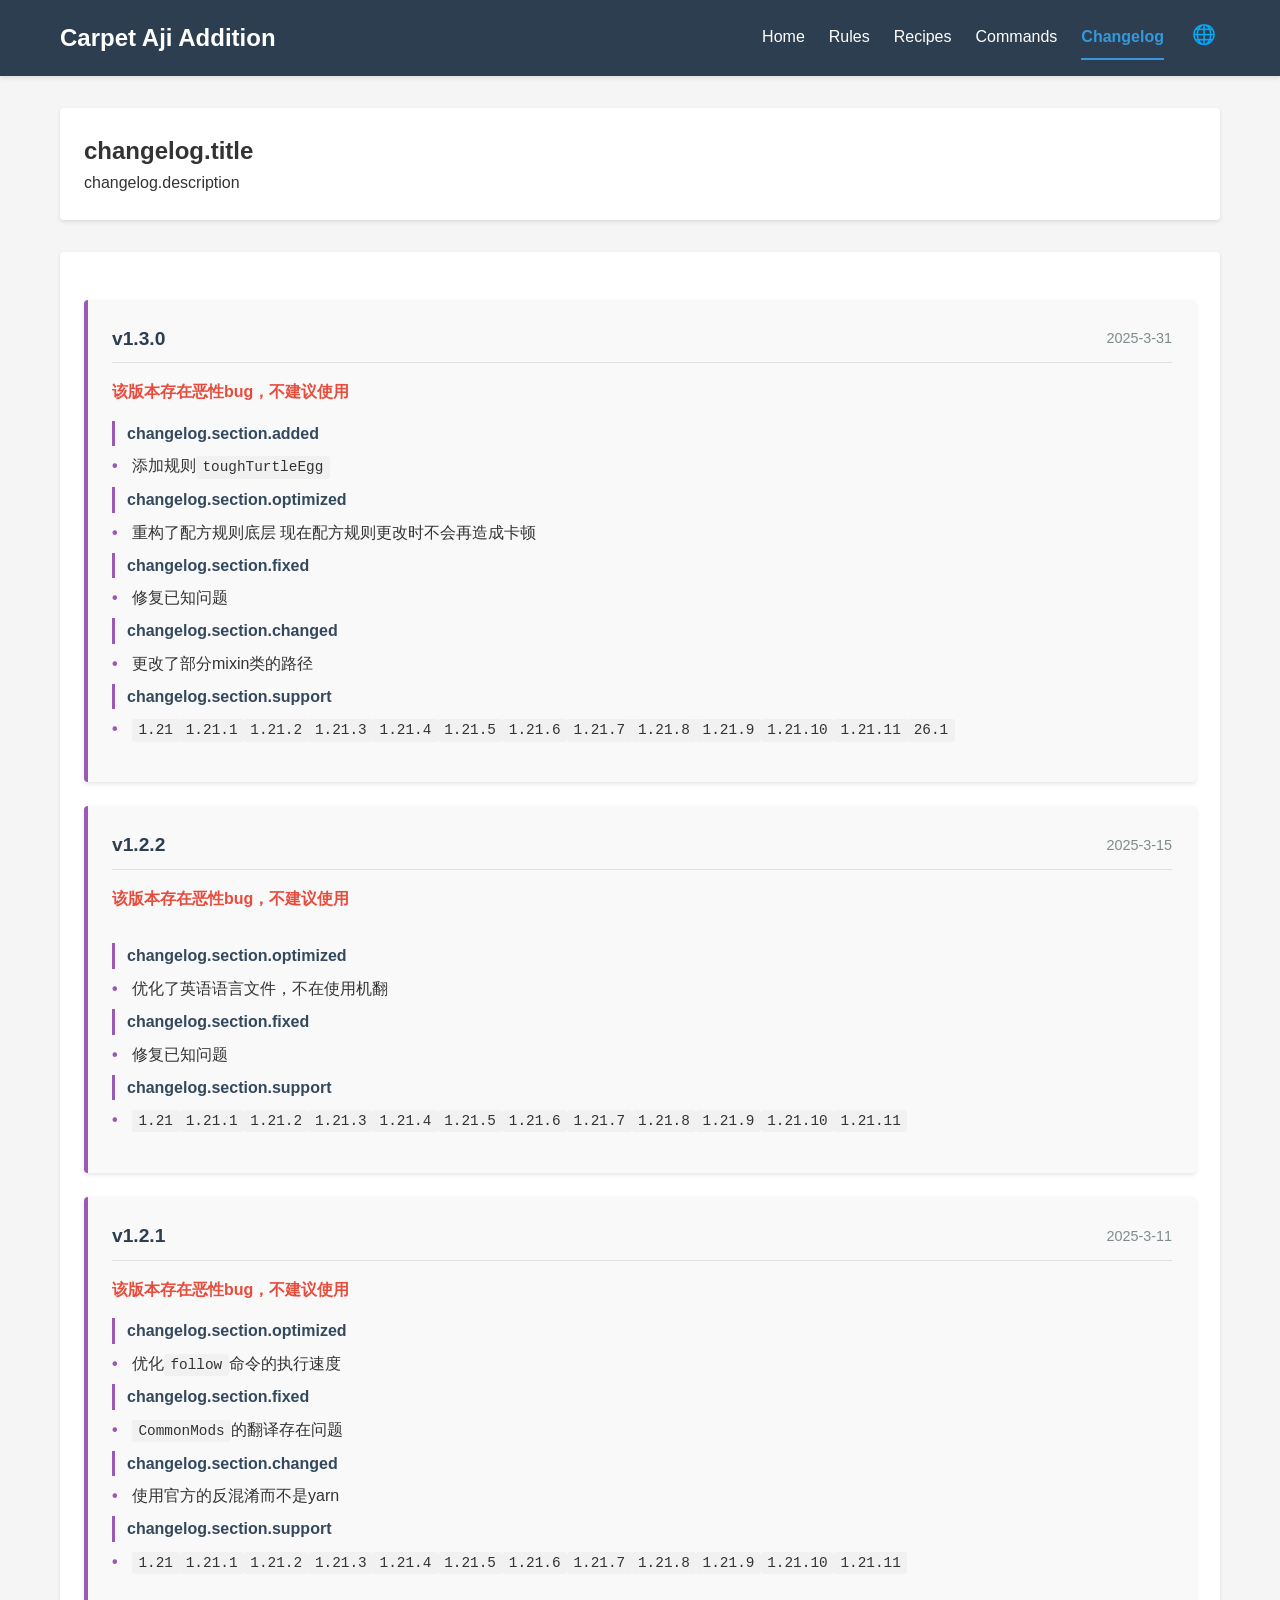
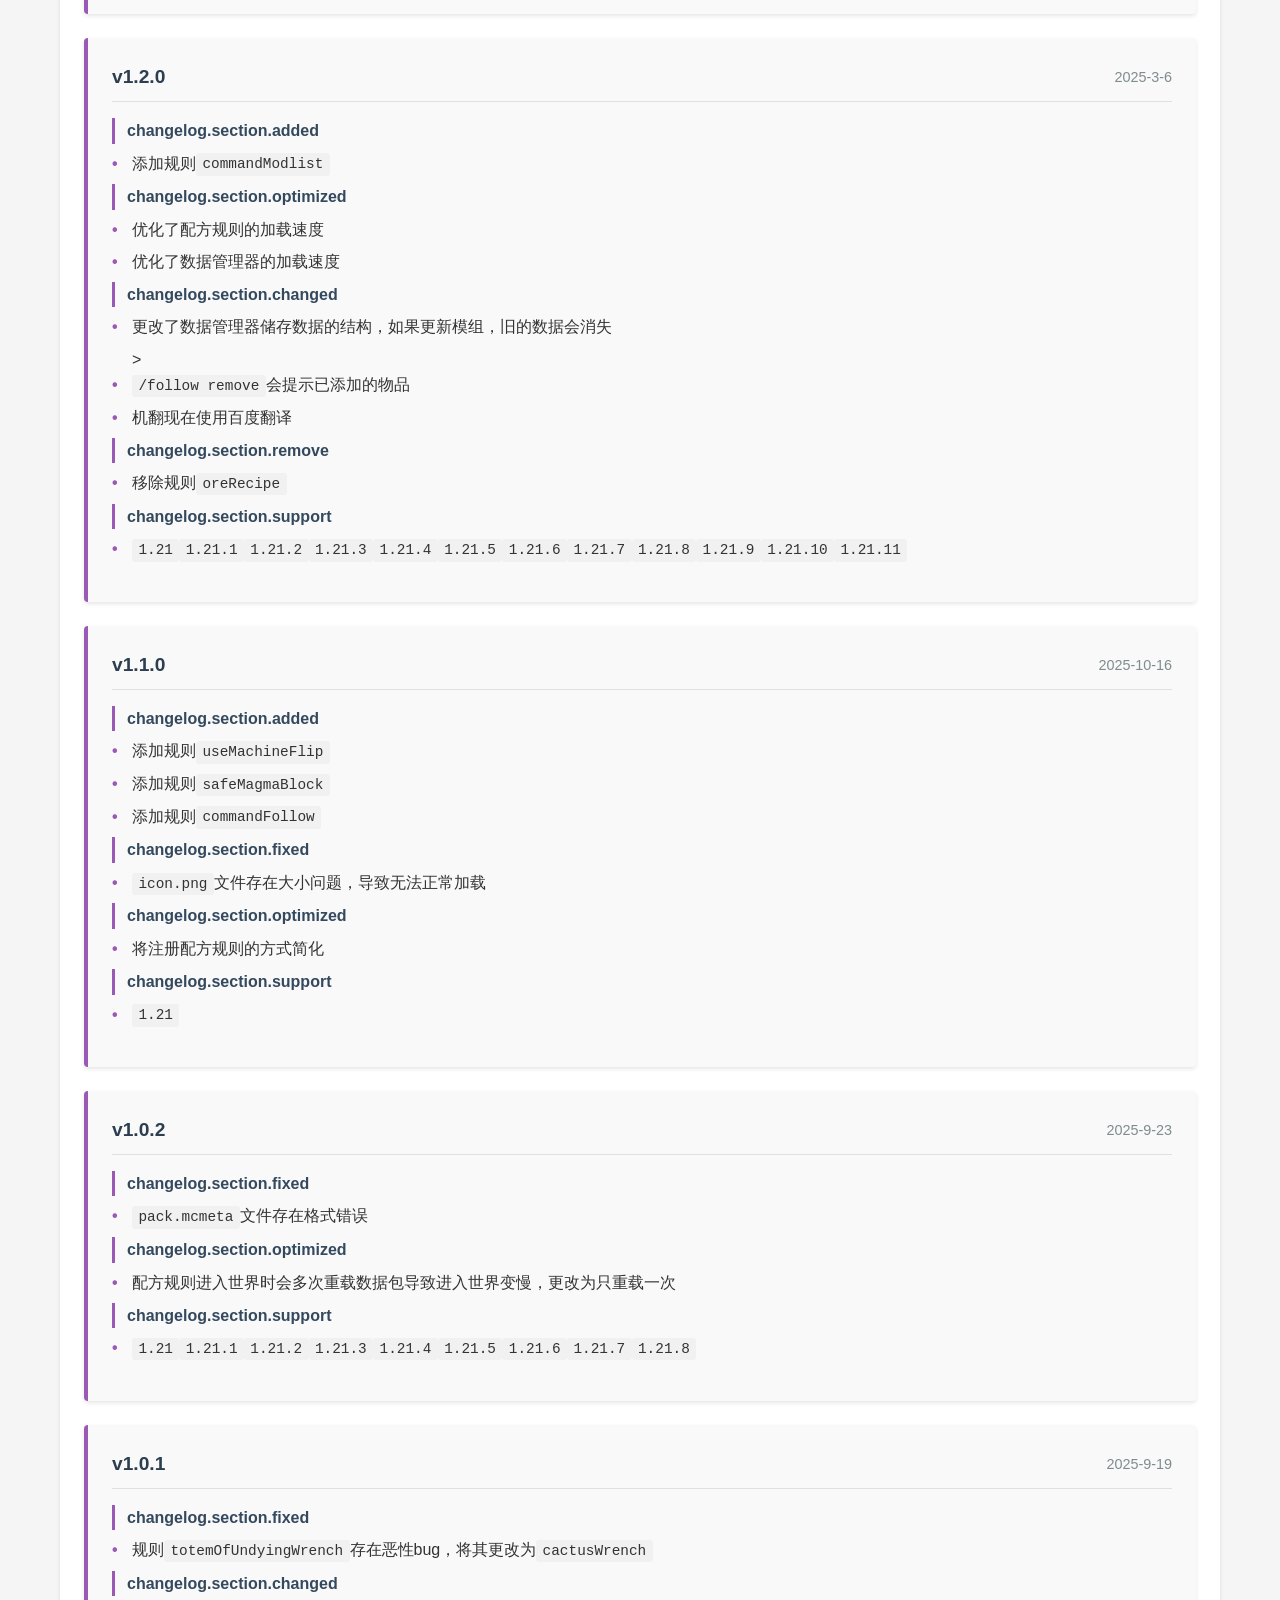
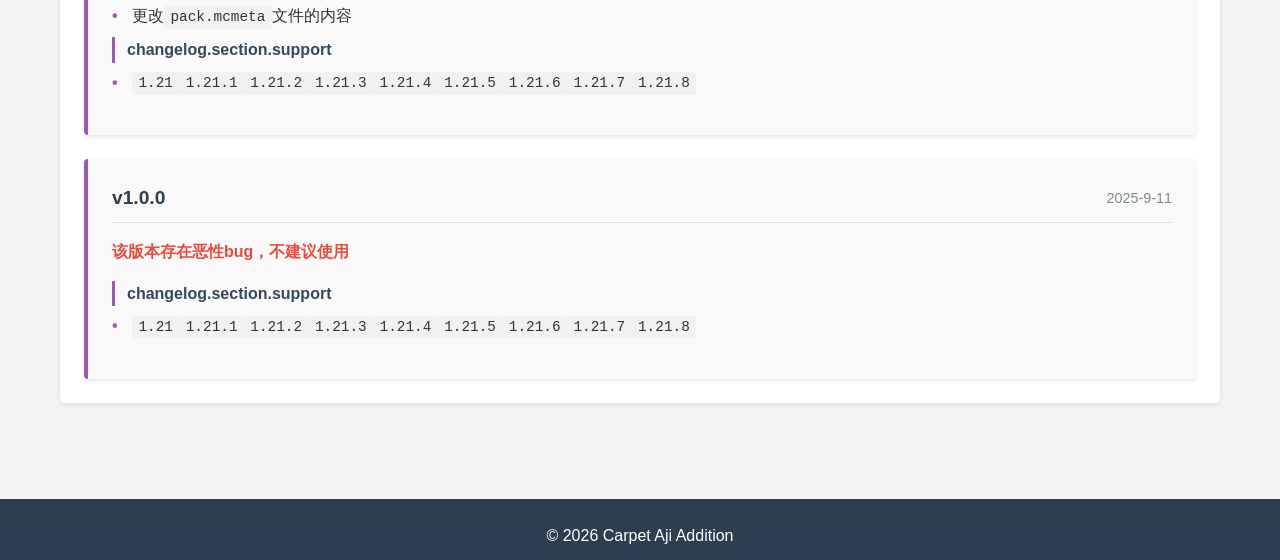
==== pages/changelog.html @ 5934c2d5 "更改页面" ====
<!DOCTYPE html>
<html lang="en">
<head>
    <meta charset="UTF-8">
    <meta name="viewport" content="width=device-width, initial-scale=1.0">
    <title>Changelog - Carpet Aji Addition</title>
    <link rel="stylesheet" href="../css/style.css">
    <link rel="icon" type="image/png" href="https://aji110905.github.io/Carpet-Aji-Addition-Web/assets/favicon.png">
</head>
<body>
    <header>
        <div class="container">
            <div class="header-content">
                <div class="logo">Carpet Aji Addition</div>
                <nav>
                    <ul>
                        <li><a href="home.html" data-lang="common.navigation.home"></a></li>
                        <li><a href="rules.html" data-lang="common.navigation.rules"></a></li>
                        <li><a href="recipes.html" data-lang="common.navigation.recipes"></a></li>
                        <li><a href="commands.html" data-lang="common.navigation.commands"></a></li>
                        <li><a href="changelog.html" class="active" data-lang="common.navigation.changelog"></a></li>
                        <li class="language-dropdown">
                            <a href="#" class="language-icon">🌐</a>
                            <div class="dropdown-content">
                                <a href="#" class="lang-switcher" data-lang-code="en">English</a>
                                <a href="#" class="lang-switcher" data-lang-code="zh">简体中文</a>
                            </div>
                        </li>
                    </ul>
                </nav>
            </div>
        </div>
    </header>
    
    <main>
        <div class="container">
            <section>
                <h1 data-lang="changelog.title"></h1>
                <p data-lang="changelog.description"></p>
            </section>

            <section>
                <div class="changelog-container">
                    <div class="changelog-card">
                        <div class="changelog-header">
                            <h3>v1.3.0</h3>
                            <span class="changelog-date">2025-3-31</span>
                        </div>
                        <div class="changelog-content">
                            <div class="changelog-section">
                                <p class="warning-text">该版本存在恶性bug，不建议使用</p>
                                <h4 data-lang="changelog.section.added"></h4>
                                <ul>
                                    <li>添加规则<code>toughTurtleEgg</code></li>
                                </ul>
                                <h4 data-lang="changelog.section.optimized"></h4>
                                <ul>
                                    <li>重构了配方规则底层 现在配方规则更改时不会再造成卡顿</li>
                                </ul>
                                <h4 data-lang="changelog.section.fixed"></h4>
                                <ul>
                                    <li>修复已知问题</li>
                                </ul>
                                <h4 data-lang="changelog.section.changed"></h4>
                                <ul>
                                    <li>更改了部分mixin类的路径</li>
                                </ul>
                                <h4 data-lang="changelog.section.support"></h4>
                                <ul>
                                    <li><code>1.21</code><code>1.21.1</code><code>1.21.2</code><code>1.21.3</code><code>1.21.4</code><code>1.21.5</code><code>1.21.6</code><code>1.21.7</code><code>1.21.8</code><code>1.21.9</code><code>1.21.10</code><code>1.21.11</code><code>26.1</code></li>
                                </ul>
                            </div>
                        </div>
                    </div>

                    <div class="changelog-card">
                        <div class="changelog-header">
                            <h3>v1.2.2</h3>
                            <span class="changelog-date">2025-3-15</span>
                        </div>
                        <div class="changelog-content">
                            <p class="warning-text">该版本存在恶性bug，不建议使用</p>
                            <div class="changelog-section">
                                <h4 data-lang="changelog.section.optimized"></h4>
                                <ul>
                                    <li>优化了英语语言文件，不在使用机翻</li>
                                </ul>
                                <h4 data-lang="changelog.section.fixed"></h4>
                                <ul>
                                    <li>修复已知问题</li>
                                </ul>
                                <h4 data-lang="changelog.section.support"></h4>
                                <ul>
                                    <li><code>1.21</code><code>1.21.1</code><code>1.21.2</code><code>1.21.3</code><code>1.21.4</code><code>1.21.5</code><code>1.21.6</code><code>1.21.7</code><code>1.21.8</code><code>1.21.9</code><code>1.21.10</code><code>1.21.11</code></li>
                                </ul>
                            </div>
                        </div>
                    </div>

                    <div class="changelog-card">
                        <div class="changelog-header">
                            <h3>v1.2.1</h3>
                            <span class="changelog-date">2025-3-11</span>
                        </div>
                        <div class="changelog-content">
                            <div class="changelog-section">
                                <p class="warning-text">该版本存在恶性bug，不建议使用</p>
                                <h4 data-lang="changelog.section.optimized"></h4>
                                <ul>
                                    <li>优化<code>follow</code>命令的执行速度</li>
                                </ul>
                                <h4 data-lang="changelog.section.fixed"></h4>
                                <ul>
                                    <li><code>CommonMods</code>的翻译存在问题</li>
                                </ul>
                                <h4 data-lang="changelog.section.changed"></h4>
                                <ul>
                                    <li>使用官方的反混淆而不是yarn</li>
                                </ul>
                                <h4 data-lang="changelog.section.support"></h4>
                                <ul>
                                    <li><code>1.21</code><code>1.21.1</code><code>1.21.2</code><code>1.21.3</code><code>1.21.4</code><code>1.21.5</code><code>1.21.6</code><code>1.21.7</code><code>1.21.8</code><code>1.21.9</code><code>1.21.10</code><code>1.21.11</code></li>
                                </ul>
                            </div>
                        </div>
                    </div>

                    <div class="changelog-card">
                        <div class="changelog-header">
                            <h3>v1.2.0</h3>
                            <span class="changelog-date">2025-3-6</span>
                        </div>
                        <div class="changelog-content">
                            <div class="changelog-section">
                                <h4 data-lang="changelog.section.added"></h4>
                                <ul>
                                    <li>添加规则<code>commandModlist</code></li>
                                </ul>
                                <h4 data-lang="changelog.section.optimized"></h4>
                                <ul>
                                    <li>优化了配方规则的加载速度</li>
                                    <li>优化了数据管理器的加载速度</li>
                                </ul>
                                <h4 data-lang="changelog.section.changed"></h4>
                                <ul>
                                    <li>更改了数据管理器储存数据的结构，如果更新模组，旧的数据会消失</li>>
                                    <li><code>/follow remove</code>会提示已添加的物品</li>
                                    <li>机翻现在使用百度翻译</li>
                                </ul>
                                <h4 data-lang="changelog.section.remove"></h4>
                                <ul>
                                    <li>移除规则<code>oreRecipe</code></li>
                                </ul>
                                <h4 data-lang="changelog.section.support"></h4>
                                <ul>
                                    <li><code>1.21</code><code>1.21.1</code><code>1.21.2</code><code>1.21.3</code><code>1.21.4</code><code>1.21.5</code><code>1.21.6</code><code>1.21.7</code><code>1.21.8</code><code>1.21.9</code><code>1.21.10</code><code>1.21.11</code></li>
                                </ul>
                            </div>
                        </div>
                    </div>

                    <div class="changelog-card">
                        <div class="changelog-header">
                            <h3>v1.1.0</h3>
                            <span class="changelog-date">2025-10-16</span>
                        </div>
                        <div class="changelog-content">
                            <div class="changelog-section">
                                <h4 data-lang="changelog.section.added"></h4>
                                <ul>
                                    <li>添加规则<code>useMachineFlip</code></li>
                                    <li>添加规则<code>safeMagmaBlock</code></li>
                                    <li>添加规则<code>commandFollow</code></li>
                               </ul>
                                <h4 data-lang="changelog.section.fixed"></h4>
                                <ul>
                                    <li><code>icon.png</code>文件存在大小问题，导致无法正常加载</li>
                                </ul>
                                <h4 data-lang="changelog.section.optimized"></h4>
                                <ul>
                                    <li>将注册配方规则的方式简化</li>
                                </ul>
                                <h4 data-lang="changelog.section.support"></h4>
                                <ul>
                                    <li><code>1.21</code></li>
                                </ul>
                            </div>
                        </div>
                    </div>

                    <div class="changelog-card">
                        <div class="changelog-header">
                            <h3>v1.0.2</h3>
                            <span class="changelog-date">2025-9-23</span>
                        </div>
                        <div class="changelog-content">
                            <div class="changelog-section">
                                <h4 data-lang="changelog.section.fixed"></h4>
                                <ul>
                                    <li><code>pack.mcmeta</code>文件存在格式错误</li>
                                </ul>
                                <h4 data-lang="changelog.section.optimized"></h4>
                                <ul>
                                    <li>配方规则进入世界时会多次重载数据包导致进入世界变慢，更改为只重载一次</li>
                                </ul>
                                <h4 data-lang="changelog.section.support"></h4>
                                <ul>
                                    <li><code>1.21</code><code>1.21.1</code><code>1.21.2</code><code>1.21.3</code><code>1.21.4</code><code>1.21.5</code><code>1.21.6</code><code>1.21.7</code><code>1.21.8</code></li>
                                </ul>
                            </div>
                        </div>
                    </div>

                    <div class="changelog-card">
                        <div class="changelog-header">
                            <h3>v1.0.1</h3>
                            <span class="changelog-date">2025-9-19</span>
                        </div>
                        <div class="changelog-content">
                            <div class="changelog-section">
                                <h4 data-lang="changelog.section.fixed"></h4>
                                <ul>
                                    <li>规则<code>totemOfUndyingWrench</code>存在恶性bug，将其更改为<code>cactusWrench</code></li>
                                </ul>
                                <h4 data-lang="changelog.section.changed"></h4>
                                <ul>
                                    <li>更改<code>pack.mcmeta</code>文件的内容</li>
                                </ul>
                                <h4 data-lang="changelog.section.support"></h4>
                                <ul>
                                    <li><code>1.21</code><code>1.21.1</code><code>1.21.2</code><code>1.21.3</code><code>1.21.4</code><code>1.21.5</code><code>1.21.6</code><code>1.21.7</code><code>1.21.8</code></li>
                                </ul>
                            </div>
                        </div>
                    </div>

                    <div class="changelog-card">
                        <div class="changelog-header">
                            <h3>v1.0.0</h3>
                            <span class="changelog-date">2025-9-11</span>
                        </div>
                        <div class="changelog-content">
                            <div class="changelog-section">
                                <p class="warning-text">该版本存在恶性bug，不建议使用</p>
                                <h4 data-lang="changelog.section.support"></h4>
                                <ul>
                                    <li><code>1.21</code><code>1.21.1</code><code>1.21.2</code><code>1.21.3</code><code>1.21.4</code><code>1.21.5</code><code>1.21.6</code><code>1.21.7</code><code>1.21.8</code></li>
                                </ul>
                            </div>
                        </div>
                    </div>
                </div>

            </section>
        </div>
    </main>
    
    <footer>
        <div class="container">
            <p>&copy; 2026 Carpet Aji Addition</p>
        </div>
    </footer>
    
    <script src="../js/script.js"></script>
</body>
</html>
---- css/style.css ----
* {
    box-sizing: border-box;
    margin: 0;
    padding: 0;
}

body {
    font-family: Arial, sans-serif;
    line-height: 1.6;
    color: #333;
    background-color: #f5f5f5;
}

.container {
    max-width: 1200px;
    margin: 0 auto;
    padding: 0 20px;
}

header {
    background-color: #2c3e50;
    color: white;
    padding: 1rem 0;
    box-shadow: 0 2px 4px rgba(0,0,0,0.1);
}

.header-content {
    display: flex;
    justify-content: space-between;
    align-items: center;
}

.logo {
    font-size: 1.5rem;
    font-weight: bold;
}

nav ul {
    display: flex;
    list-style: none;
}

nav ul li {
    margin-left: 1.5rem;
    position: relative;
}

nav ul li a {
    color: white;
    text-decoration: none;
    transition: color 0.3s ease;
    display: block;
    padding: 0.5rem 0;
}

nav ul li a:hover {
    color: #3498db;
}

nav ul li a.active {
    color: #3498db;
    font-weight: bold;
    border-bottom: 2px solid #3498db;
    cursor: default;
    pointer-events: none;
}

/* Language dropdown */
.language-dropdown {
    position: relative;
}

.language-icon {
    font-size: 1.2rem;
    padding: 0.25rem;
}

.dropdown-content {
    display: none;
    position: absolute;
    right: 0;
    background-color: #ffffff;
    min-width: 150px;
    box-shadow: 0 2px 8px rgba(0,0,0,0.3);
    z-index: 1000;
    border-radius: 4px;
    overflow: hidden;
}

.dropdown-content a {
    color: #333333;
    padding: 0.75rem 1rem;
    text-decoration: none;
    display: block;
    text-align: left;
    transition: background-color 0.3s ease;
}

.dropdown-content a:hover {
    background-color: #f5f5f5;
}

.language-dropdown:hover .dropdown-content {
    display: block;
}

main {
    padding: 2rem 0;
    min-height: 70vh;
}

section {
    margin-bottom: 2rem;
    padding: 1.5rem;
    background-color: white;
    border-radius: 4px;
    box-shadow: 0 2px 4px rgba(0,0,0,0.1);
}

.features {
    display: grid;
    grid-template-columns: repeat(auto-fit, minmax(300px, 1fr));
    gap: 1.5rem;
    margin-top: 1.5rem;
}

.feature-card {
    display: block;
    padding: 1.5rem;
    background-color: #f9f9f9;
    border-radius: 4px;
    border-left: 4px solid #3498db;
    text-decoration: none;
    color: inherit;
    cursor: pointer;
    transition: transform 0.3s ease, box-shadow 0.3s ease, border-color 0.3s ease;
}

.feature-card:hover {
    transform: translateY(-8px);
    box-shadow: 0 8px 25px rgba(52, 152, 219, 0.3);
    border-left-color: #2980b9;
}

/* Links section - two cards in one row */
.links-row {
    grid-template-columns: repeat(2, 1fr);
}

.link-card {
    display: flex;
    flex-direction: column;
}

.modrinth-card {
    border-left-color: #27ae60;
}

.modrinth-card:hover {
    border-left-color: #1e8449;
    box-shadow: 0 8px 25px rgba(39, 174, 96, 0.3);
}

.source-card {
    border-left-color: #e67e22;
    cursor: default;
}

.source-card:hover {
    transform: none;
    box-shadow: none;
    border-left-color: #e67e22;
}

.source-buttons {
    display: flex;
    gap: 0.75rem;
    margin-top: auto;
    padding-top: 1rem;
    flex-wrap: wrap;
}

.source-btn {
    display: inline-block;
    padding: 0.5rem 1rem;
    background-color: #e67e22;
    color: white;
    text-decoration: none;
    border-radius: 4px;
    font-size: 0.9rem;
    transition: background-color 0.3s ease, transform 0.2s ease;
}

.source-btn:hover {
    background-color: #d35400;
    transform: scale(1.05);
}

@media (max-width: 768px) {
    .links-row {
        grid-template-columns: 1fr;
    }
}

.rules-category {
    margin-bottom: 2rem;
}

.rules-category h3 {
    margin-bottom: 1rem;
    color: #2c3e50;
    border-bottom: 2px solid #3498db;
    padding-bottom: 0.5rem;
}

.rule-card {
    padding: 1.5rem;
    background-color: #f9f9f9;
    border-radius: 4px;
    margin-bottom: 1rem;
    border-left: 4px solid #27ae60;
}

.rule-card h4 {
    margin-bottom: 0.5rem;
    color: #2c3e50;
}

.rule-meta {
    display: flex;
    flex-wrap: wrap;
    gap: 1rem;
    margin-top: 1rem;
    font-size: 0.9rem;
    color: #666;
}

.command-card {
    padding: 1.5rem;
    background-color: #f9f9f9;
    border-radius: 4px;
    margin-bottom: 1rem;
    border-left: 4px solid #e67e22;
}

.command-card h4 {
    margin-bottom: 0.5rem;
    color: #2c3e50;
}

.command-usage {
    background-color: #f1f1f1;
    padding: 0.5rem;
    border-radius: 4px;
    margin: 0.5rem 0;
    font-family: monospace;
}

footer {
    background-color: #2c3e50;
    color: white;
    padding: 1.5rem 0;
    text-align: center;
    margin-top: 2rem;
}

@media (max-width: 768px) {
    .header-content {
        flex-direction: column;
        align-items: flex-start;
    }
    
    nav ul {
        margin-top: 1rem;
    }
    
    nav ul li {
        margin-left: 0;
        margin-right: 1rem;
    }
}

.changelog-container {
    display: flex;
    flex-direction: column;
    gap: 1.5rem;
    margin-top: 1.5rem;
}

.changelog-card {
    padding: 1.5rem;
    background-color: #f9f9f9;
    border-radius: 4px;
    border-left: 4px solid #9b59b6;
    box-shadow: 0 2px 4px rgba(0,0,0,0.1);
}

.changelog-header {
    display: flex;
    justify-content: space-between;
    align-items: center;
    margin-bottom: 1rem;
    padding-bottom: 0.5rem;
    border-bottom: 1px solid #e0e0e0;
}

.changelog-header h3 {
    font-size: 1.2rem;
    font-weight: bold;
    color: #2c3e50;
}

.changelog-date {
    font-size: 0.9rem;
    color: #7f8c8d;
}

.changelog-content {
    display: flex;
    flex-direction: column;
    gap: 1rem;
}

.changelog-section {
    margin-bottom: 0.5rem;
}

.changelog-section h4 {
    font-size: 1rem;
    font-weight: bold;
    color: #34495e;
    margin-bottom: 0.5rem;
    border-left: 3px solid #9b59b6;
    padding-left: 0.75rem;
}

.changelog-section ul {
    list-style-type: none;
    padding-left: 1.25rem;
}

.changelog-section li {
    position: relative;
    margin-bottom: 0.5rem;
    line-height: 1.5;
}

.changelog-section li::before {
    content: "•";
    color: #9b59b6;
    font-weight: bold;
    position: absolute;
    left: -1.25rem;
}

.changelog-section code {
    background-color: #f1f1f1;
    padding: 0.2rem 0.4rem;
    border-radius: 3px;
    font-family: monospace;
    font-size: 0.9rem;
}

.warning-text {
    color: #e74c3c;
    font-weight: bold;
    margin-bottom: 1rem;
}

@media (max-width: 480px) {
    .features {
        grid-template-columns: 1fr;
    }
    
    section {
        padding: 1rem;
    }
    
    .changelog-header {
        flex-direction: column;
        align-items: flex-start;
        gap: 0.5rem;
    }
}
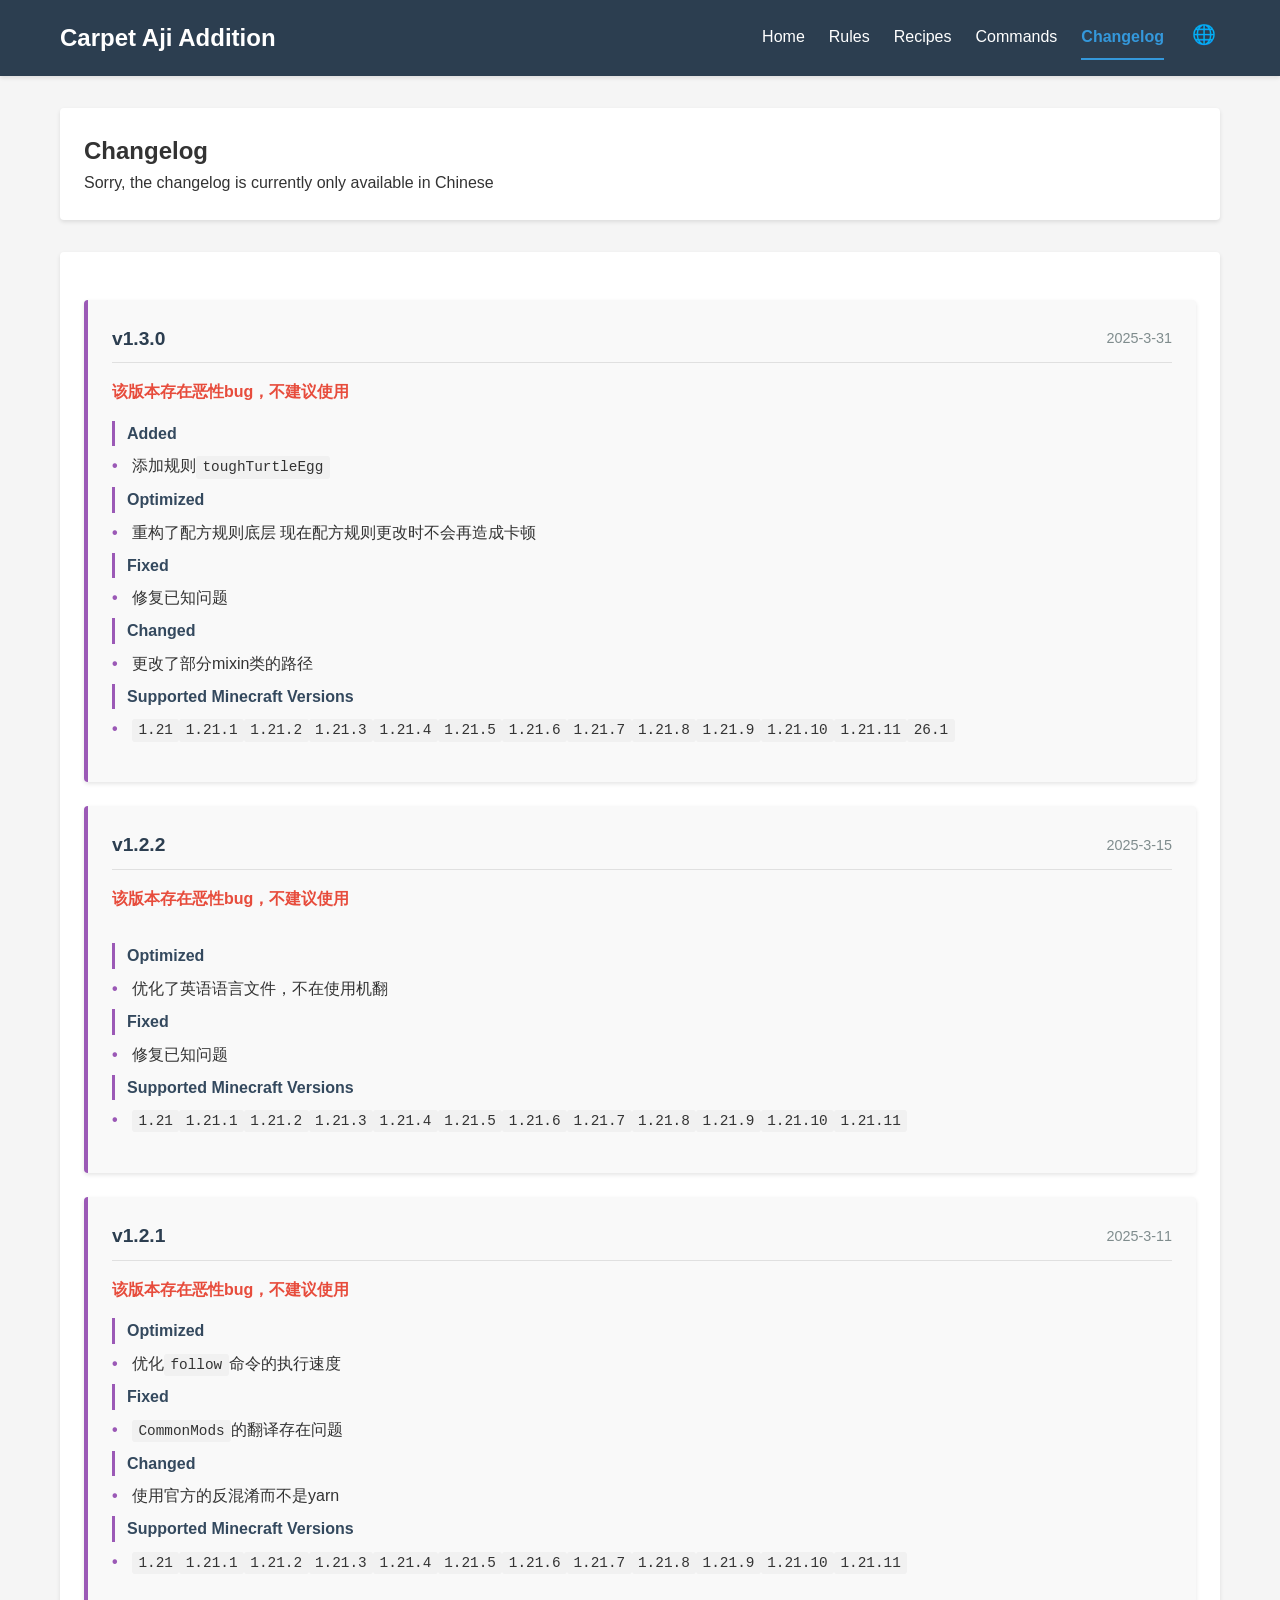
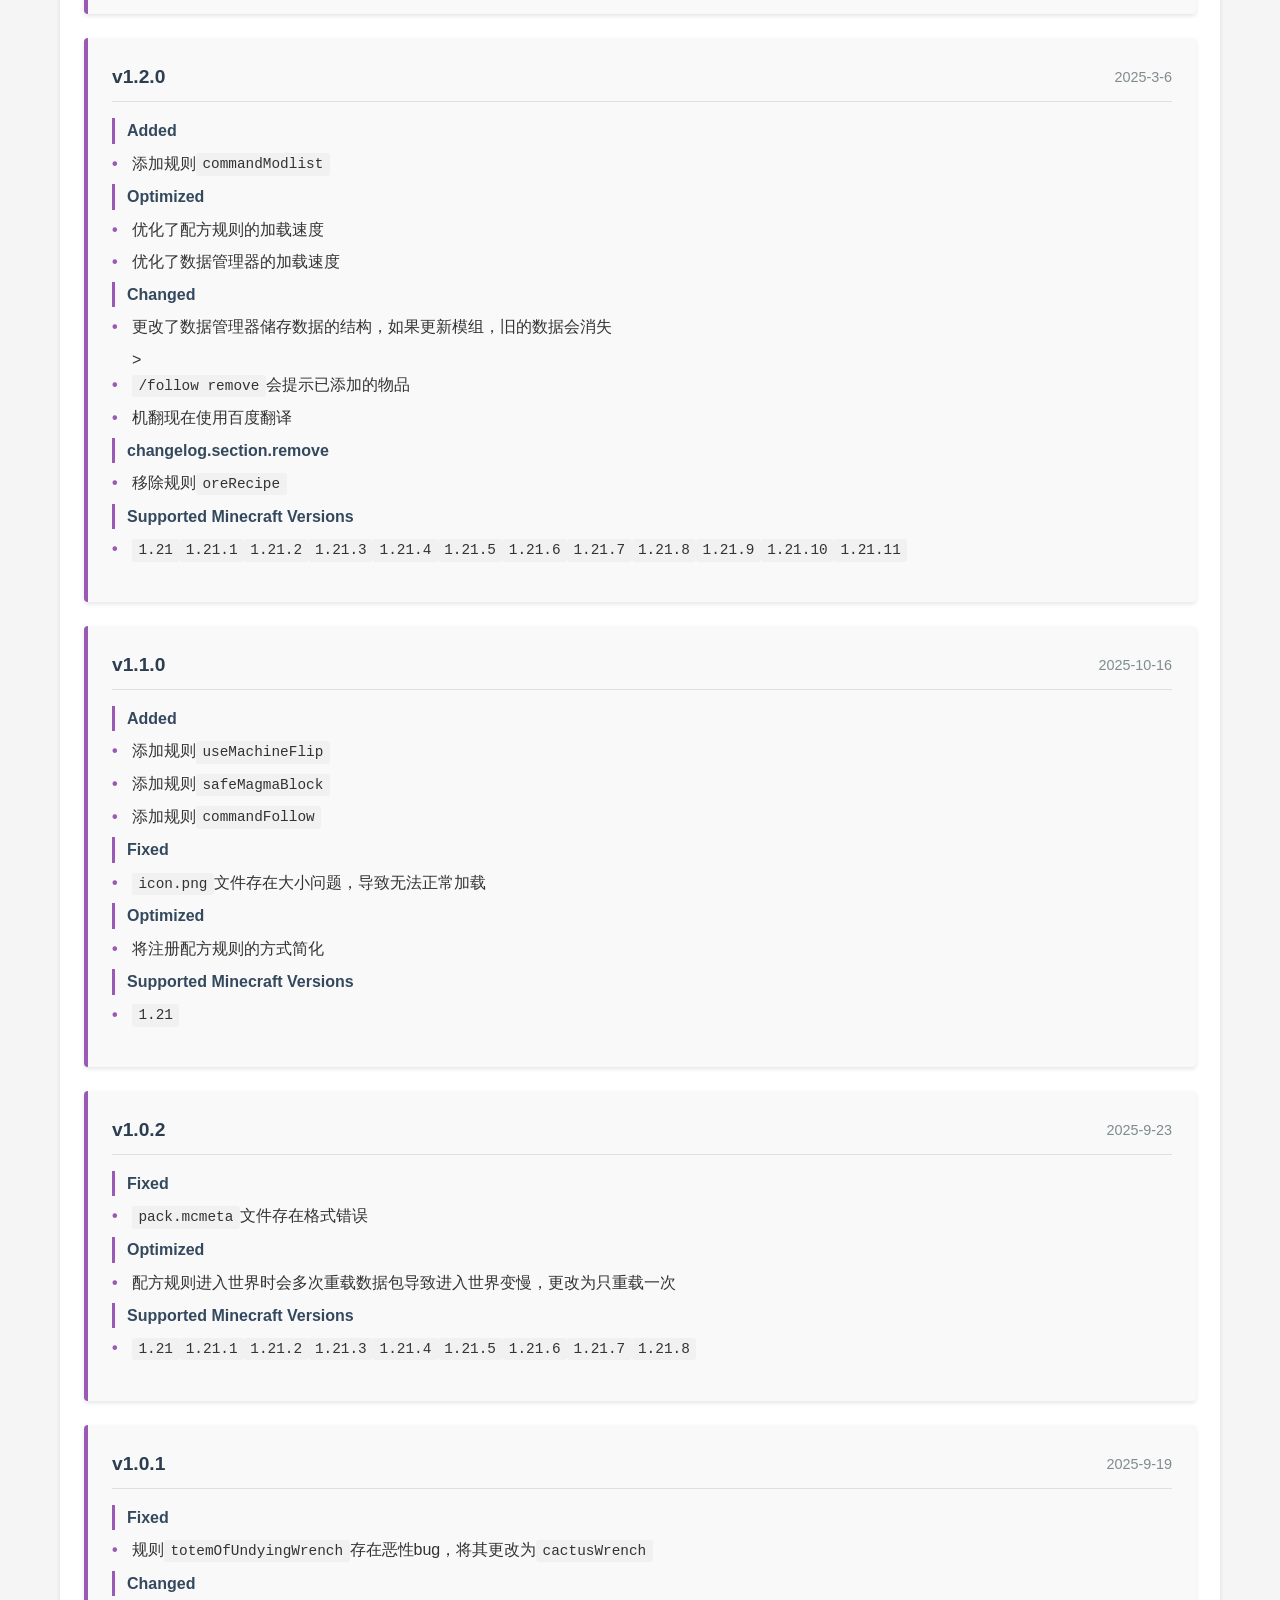
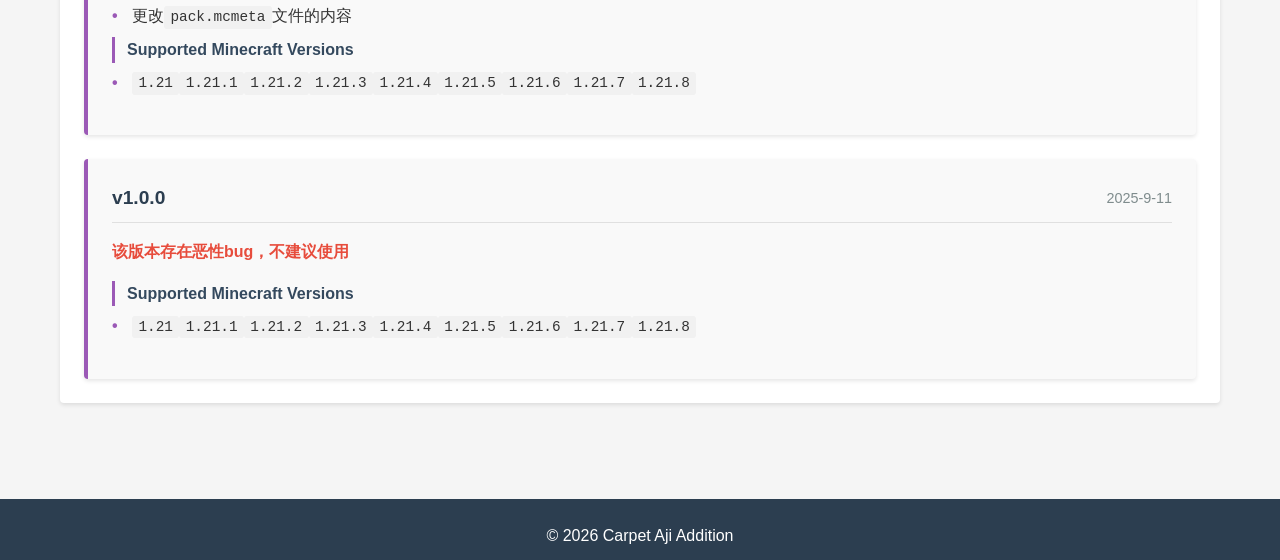
==== commit ea3a29a0: "更改页面" ====
--- a/pages/changelog.html
+++ b/pages/changelog.html
@@ -4,7 +4,8 @@
     <meta charset="UTF-8">
     <meta name="viewport" content="width=device-width, initial-scale=1.0">
     <title>Changelog - Carpet Aji Addition</title>
-    <link rel="stylesheet" href="../css/style.css">
+    <link rel="stylesheet" href="../css/common.css">
+    <link rel="stylesheet" href="../css/changelog.css">
     <link rel="icon" type="image/png" href="https://aji110905.github.io/Carpet-Aji-Addition-Web/assets/favicon.png">
 </head>
 <body>
--- a/css/common.css
+++ b/css/common.css
@@ -0,0 +1,151 @@
+* {
+    box-sizing: border-box;
+    margin: 0;
+    padding: 0;
+}
+
+body {
+    font-family: Arial, sans-serif;
+    line-height: 1.6;
+    color: #333;
+    background-color: #f5f5f5;
+}
+
+.container {
+    max-width: 1200px;
+    margin: 0 auto;
+    padding: 0 20px;
+}
+
+header {
+    background-color: #2c3e50;
+    color: white;
+    padding: 1rem 0;
+    box-shadow: 0 2px 4px rgba(0,0,0,0.1);
+}
+
+.header-content {
+    display: flex;
+    justify-content: space-between;
+    align-items: center;
+}
+
+.logo {
+    font-size: 1.5rem;
+    font-weight: bold;
+}
+
+nav ul {
+    display: flex;
+    list-style: none;
+}
+
+nav ul li {
+    margin-left: 1.5rem;
+    position: relative;
+}
+
+nav ul li a {
+    color: white;
+    text-decoration: none;
+    transition: color 0.3s ease;
+    display: block;
+    padding: 0.5rem 0;
+}
+
+nav ul li a:hover {
+    color: #3498db;
+}
+
+nav ul li a.active {
+    color: #3498db;
+    font-weight: bold;
+    border-bottom: 2px solid #3498db;
+    cursor: default;
+    pointer-events: none;
+}
+
+.language-dropdown {
+    position: relative;
+}
+
+.language-icon {
+    font-size: 1.2rem;
+    padding: 0.25rem;
+}
+
+.dropdown-content {
+    display: none;
+    position: absolute;
+    right: 0;
+    background-color: #ffffff;
+    min-width: 150px;
+    box-shadow: 0 2px 8px rgba(0,0,0,0.3);
+    z-index: 1000;
+    border-radius: 4px;
+    overflow: hidden;
+}
+
+.dropdown-content a {
+    color: #333333;
+    padding: 0.75rem 1rem;
+    text-decoration: none;
+    display: block;
+    text-align: left;
+    transition: background-color 0.3s ease;
+}
+
+.dropdown-content a:hover {
+    background-color: #f5f5f5;
+}
+
+.dropdown-content a.active {
+    border-bottom: none;
+}
+
+.language-dropdown:hover .dropdown-content {
+    display: block;
+}
+
+main {
+    padding: 2rem 0;
+    min-height: 70vh;
+}
+
+section {
+    margin-bottom: 2rem;
+    padding: 1.5rem;
+    background-color: white;
+    border-radius: 4px;
+    box-shadow: 0 2px 4px rgba(0,0,0,0.1);
+}
+
+footer {
+    background-color: #2c3e50;
+    color: white;
+    padding: 1.5rem 0;
+    text-align: center;
+    margin-top: 2rem;
+}
+
+@media (max-width: 768px) {
+    .header-content {
+        flex-direction: column;
+        align-items: flex-start;
+    }
+    
+    nav ul {
+        margin-top: 1rem;
+    }
+    
+    nav ul li {
+        margin-left: 0;
+        margin-right: 1rem;
+    }
+}
+
+@media (max-width: 480px) {
+    section {
+        padding: 1rem;
+    }
+}
--- a/css/changelog.css
+++ b/css/changelog.css
@@ -0,0 +1,94 @@
+.changelog-container {
+    display: flex;
+    flex-direction: column;
+    gap: 1.5rem;
+    margin-top: 1.5rem;
+}
+
+.changelog-card {
+    padding: 1.5rem;
+    background-color: #f9f9f9;
+    border-radius: 4px;
+    border-left: 4px solid #9b59b6;
+    box-shadow: 0 2px 4px rgba(0,0,0,0.1);
+}
+
+.changelog-header {
+    display: flex;
+    justify-content: space-between;
+    align-items: center;
+    margin-bottom: 1rem;
+    padding-bottom: 0.5rem;
+    border-bottom: 1px solid #e0e0e0;
+}
+
+.changelog-header h3 {
+    font-size: 1.2rem;
+    font-weight: bold;
+    color: #2c3e50;
+}
+
+.changelog-date {
+    font-size: 0.9rem;
+    color: #7f8c8d;
+}
+
+.changelog-content {
+    display: flex;
+    flex-direction: column;
+    gap: 1rem;
+}
+
+.changelog-section {
+    margin-bottom: 0.5rem;
+}
+
+.changelog-section h4 {
+    font-size: 1rem;
+    font-weight: bold;
+    color: #34495e;
+    margin-bottom: 0.5rem;
+    border-left: 3px solid #9b59b6;
+    padding-left: 0.75rem;
+}
+
+.changelog-section ul {
+    list-style-type: none;
+    padding-left: 1.25rem;
+}
+
+.changelog-section li {
+    position: relative;
+    margin-bottom: 0.5rem;
+    line-height: 1.5;
+}
+
+.changelog-section li::before {
+    content: "•";
+    color: #9b59b6;
+    font-weight: bold;
+    position: absolute;
+    left: -1.25rem;
+}
+
+.changelog-section code {
+    background-color: #f1f1f1;
+    padding: 0.2rem 0.4rem;
+    border-radius: 3px;
+    font-family: monospace;
+    font-size: 0.9rem;
+}
+
+.warning-text {
+    color: #e74c3c;
+    font-weight: bold;
+    margin-bottom: 1rem;
+}
+
+@media (max-width: 480px) {
+    .changelog-header {
+        flex-direction: column;
+        align-items: flex-start;
+        gap: 0.5rem;
+    }
+}
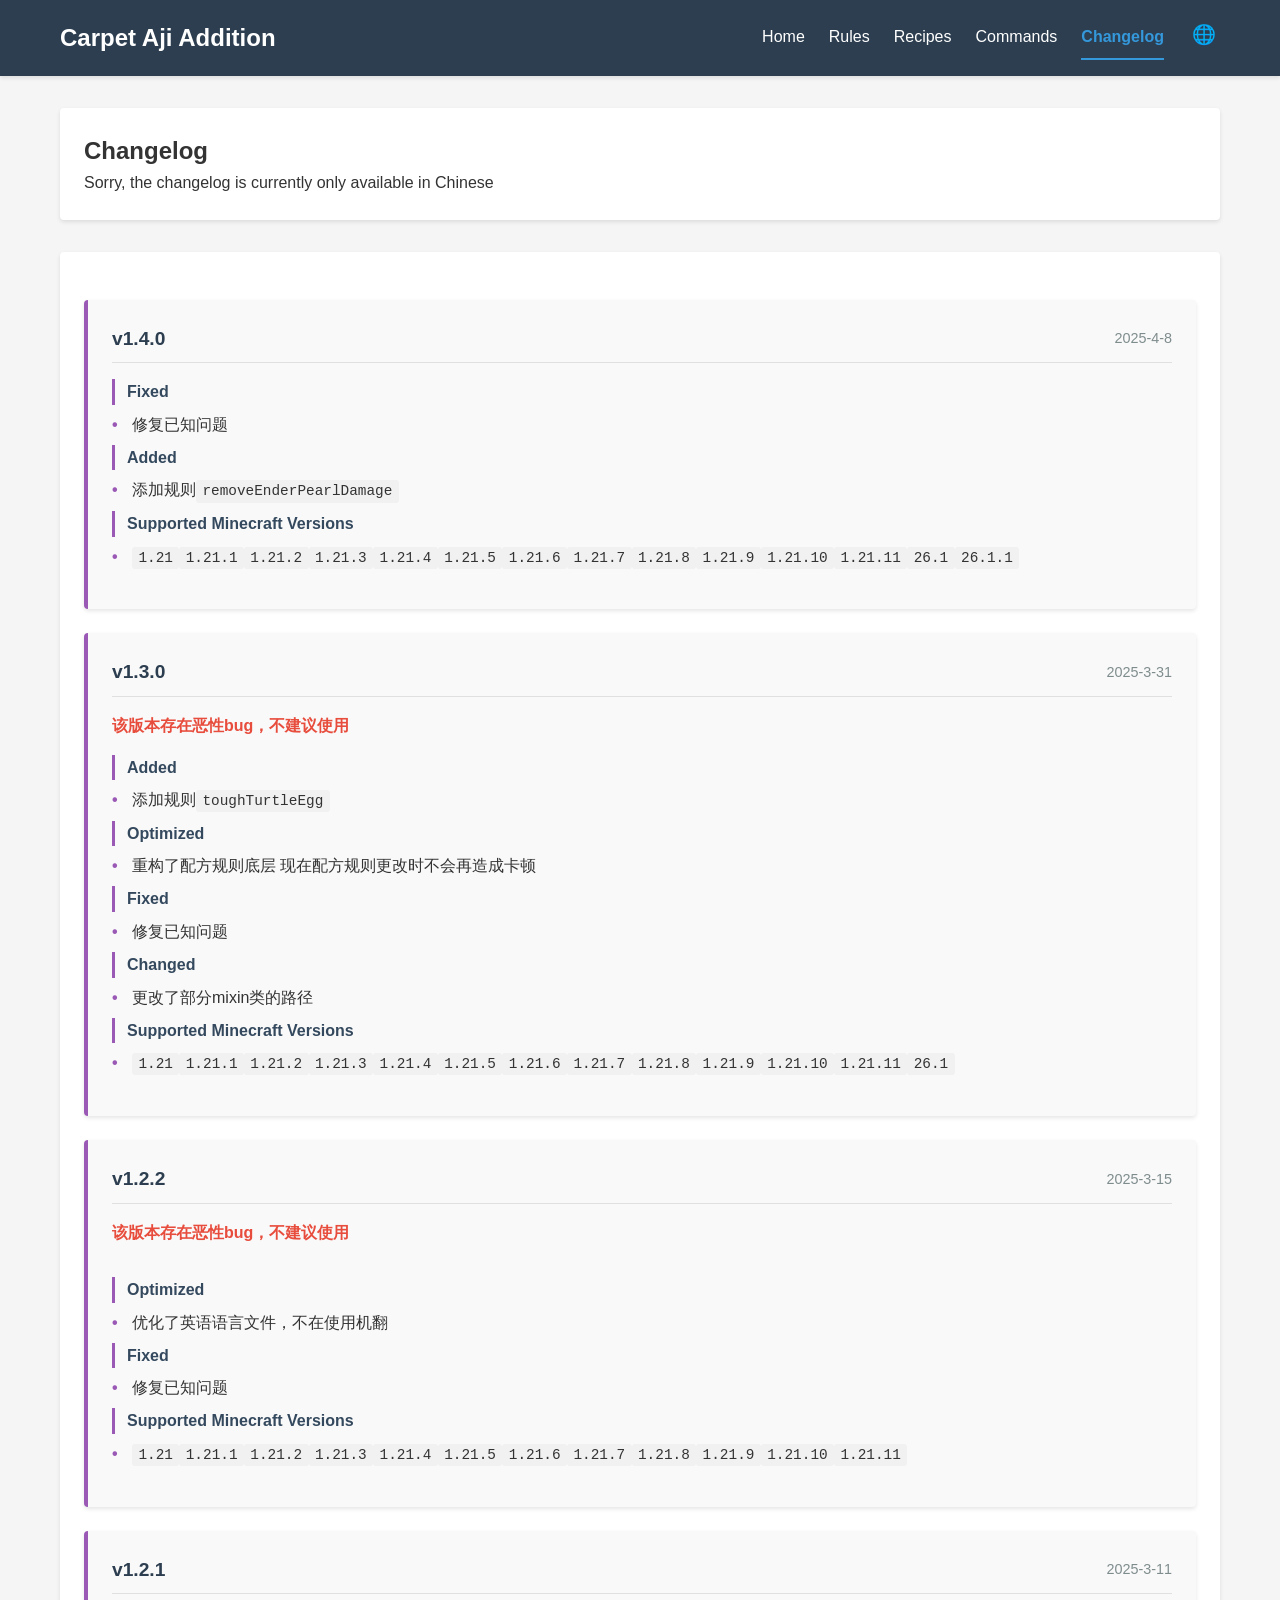
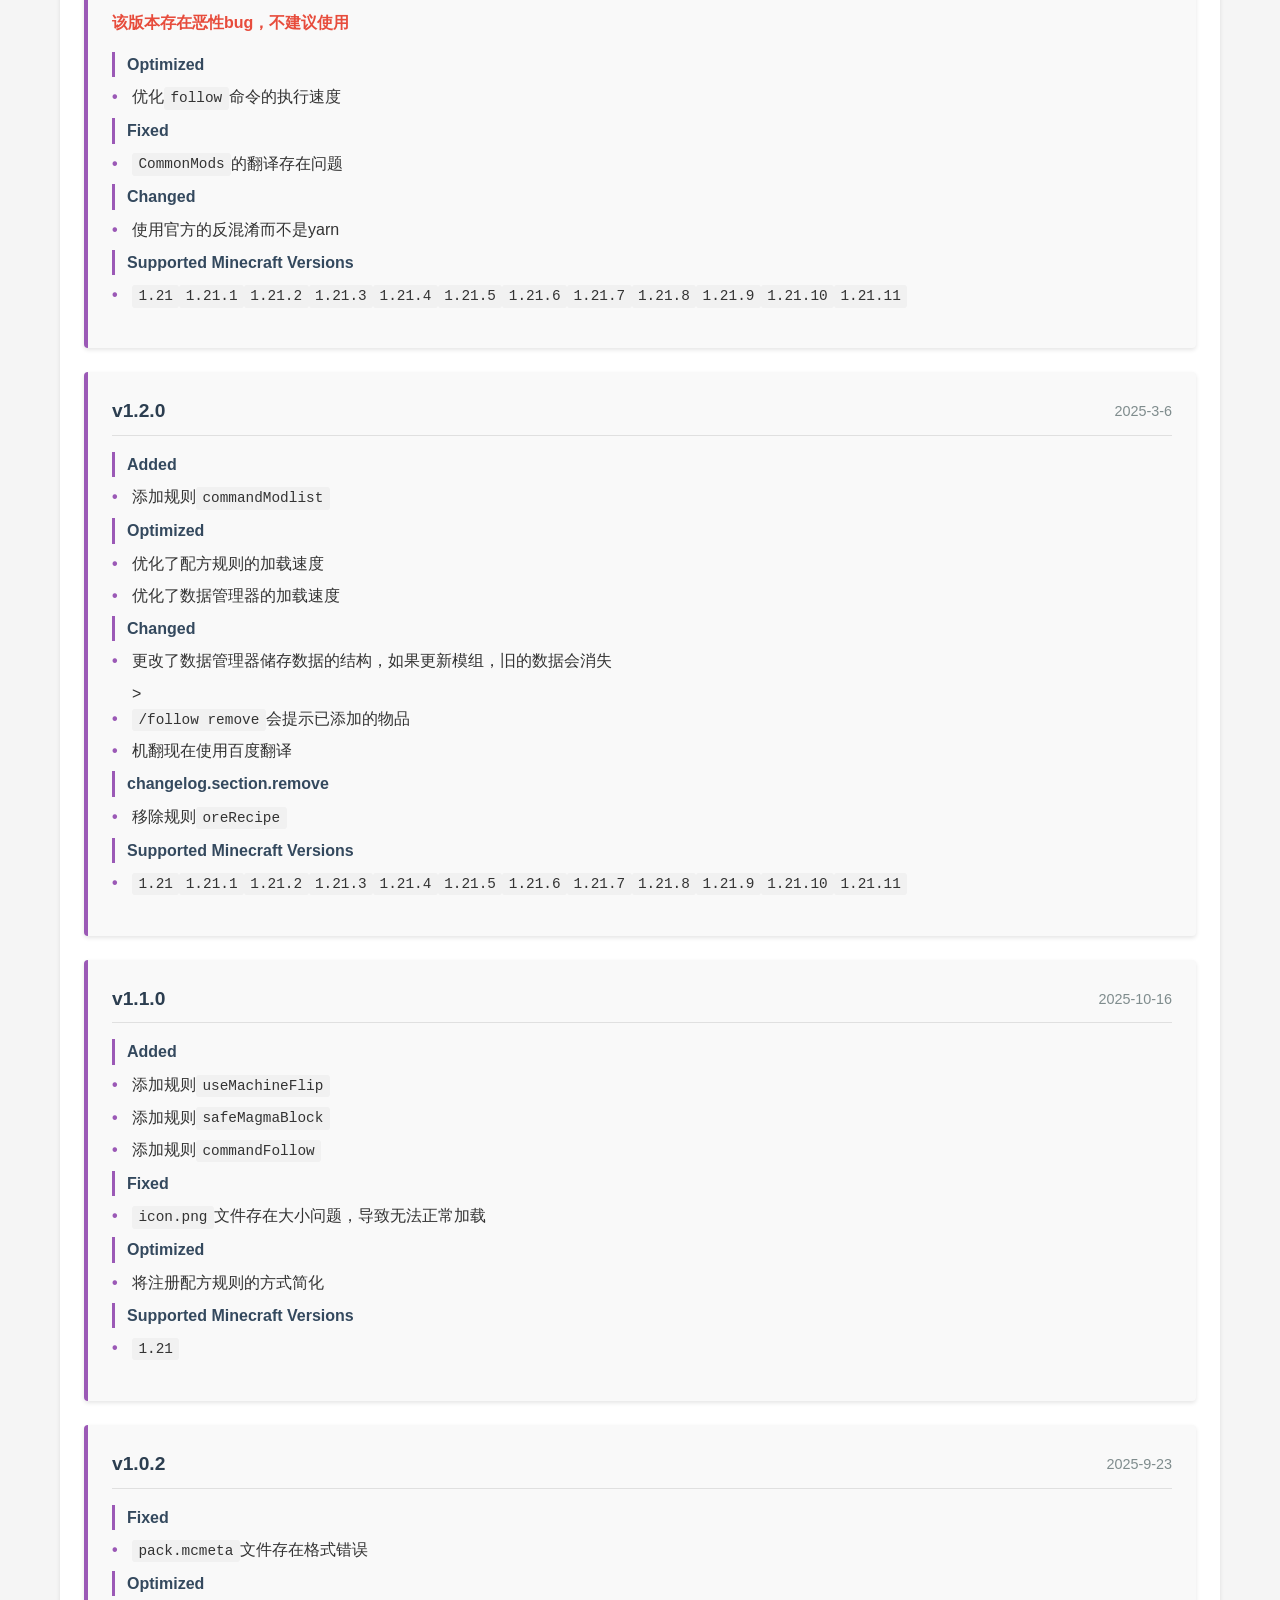
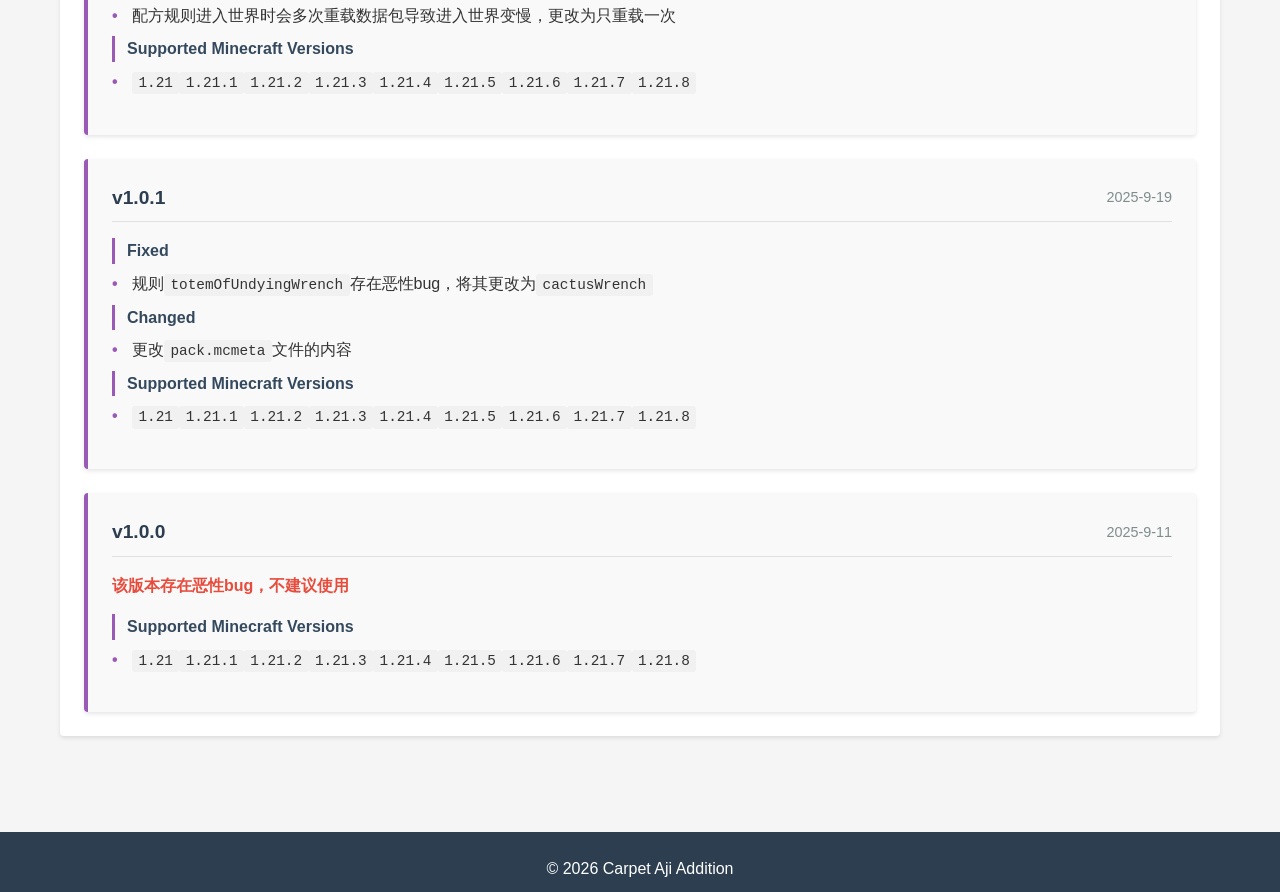
==== commit f0724015: "1.4.0" ====
--- a/pages/changelog.html
+++ b/pages/changelog.html
@@ -44,6 +44,29 @@
                 <div class="changelog-container">
                     <div class="changelog-card">
                         <div class="changelog-header">
+                            <h3>v1.4.0</h3>
+                            <span class="changelog-date">2025-4-8</span>
+                        </div>
+                        <div class="changelog-content">
+                            <div class="changelog-section">
+                                <h4 data-lang="changelog.section.fixed"></h4>
+                                <ul>
+                                    <li>修复已知问题</li>
+                                </ul>
+                                <h4 data-lang="changelog.section.added"></h4>
+                                <ul>
+                                    <li>添加规则<code>removeEnderPearlDamage</code></li>
+                                </ul>
+                                <h4 data-lang="changelog.section.support"></h4>
+                                <ul>
+                                    <li><code>1.21</code><code>1.21.1</code><code>1.21.2</code><code>1.21.3</code><code>1.21.4</code><code>1.21.5</code><code>1.21.6</code><code>1.21.7</code><code>1.21.8</code><code>1.21.9</code><code>1.21.10</code><code>1.21.11</code><code>26.1</code><code>26.1.1</code></li>
+                                </ul>
+                            </div>
+                        </div>
+                    </div>
+
+                    <div class="changelog-card">
+                        <div class="changelog-header">
                             <h3>v1.3.0</h3>
                             <span class="changelog-date">2025-3-31</span>
                         </div>
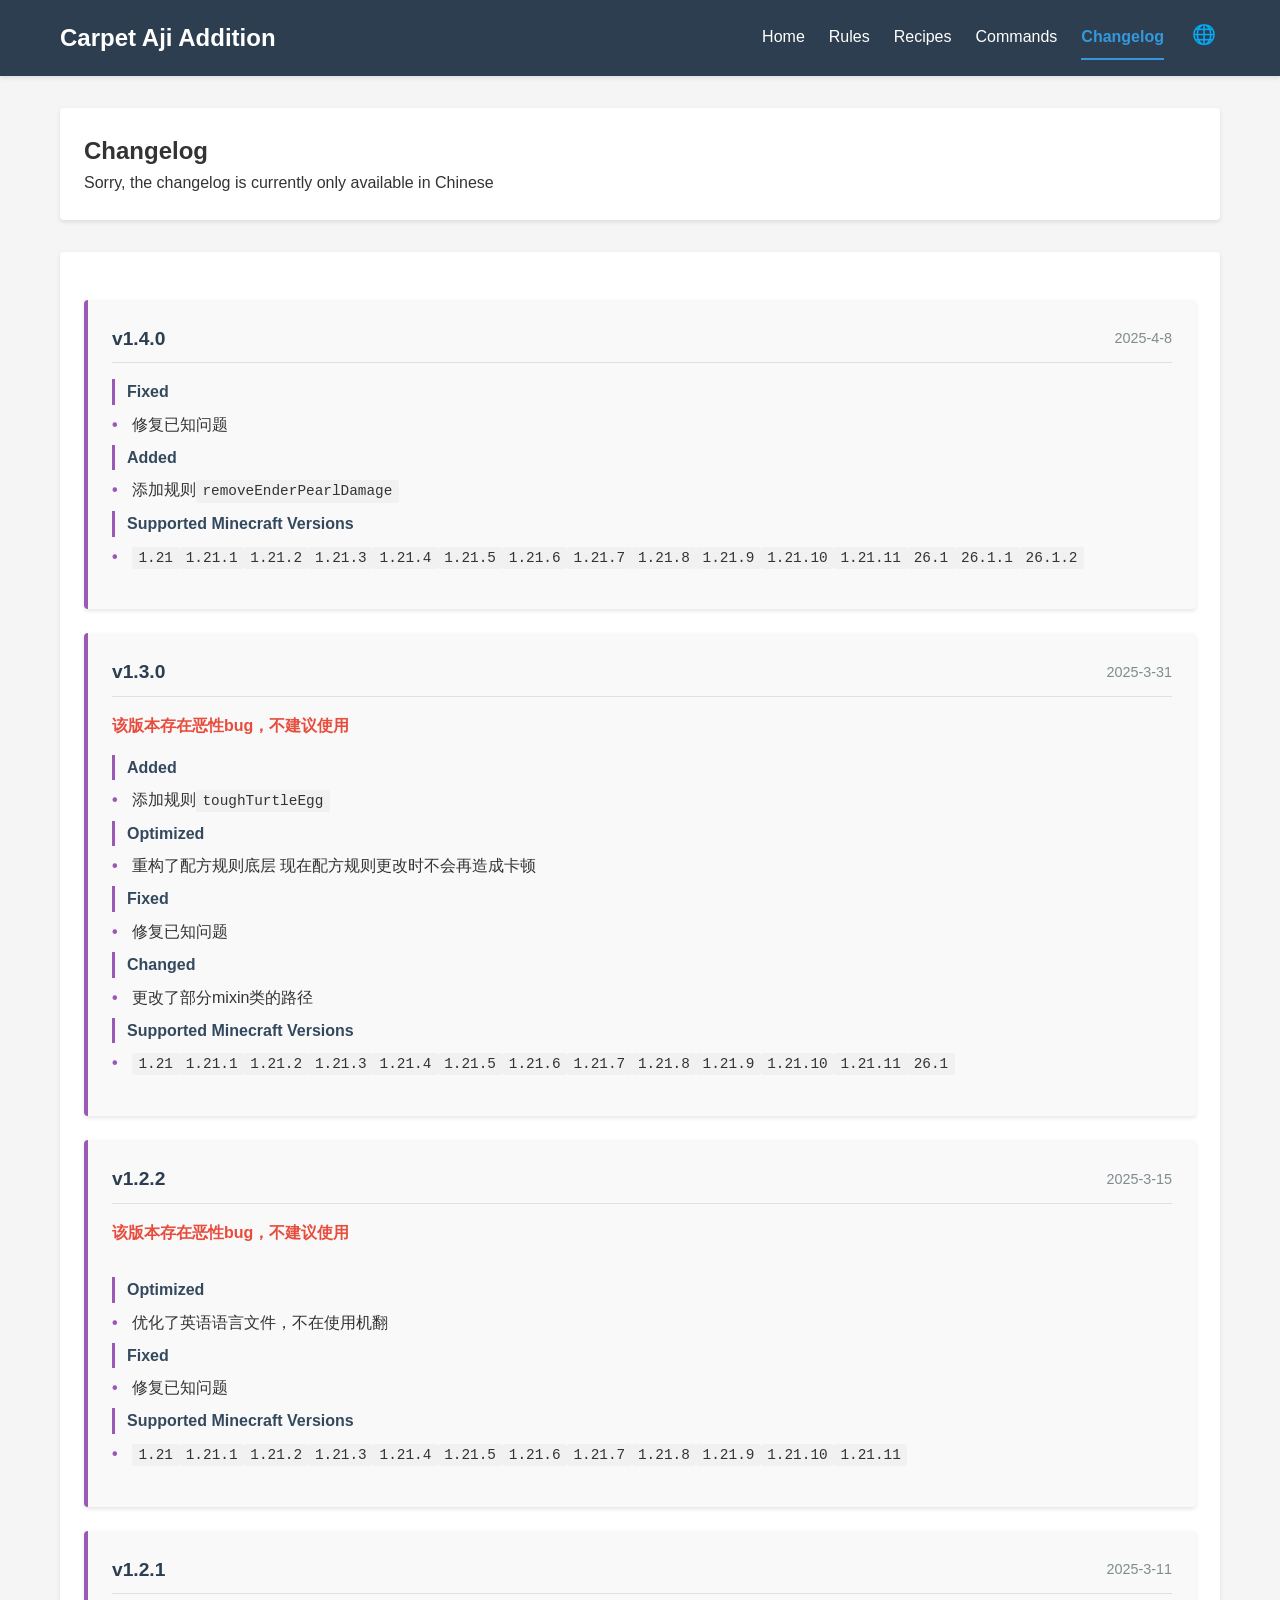
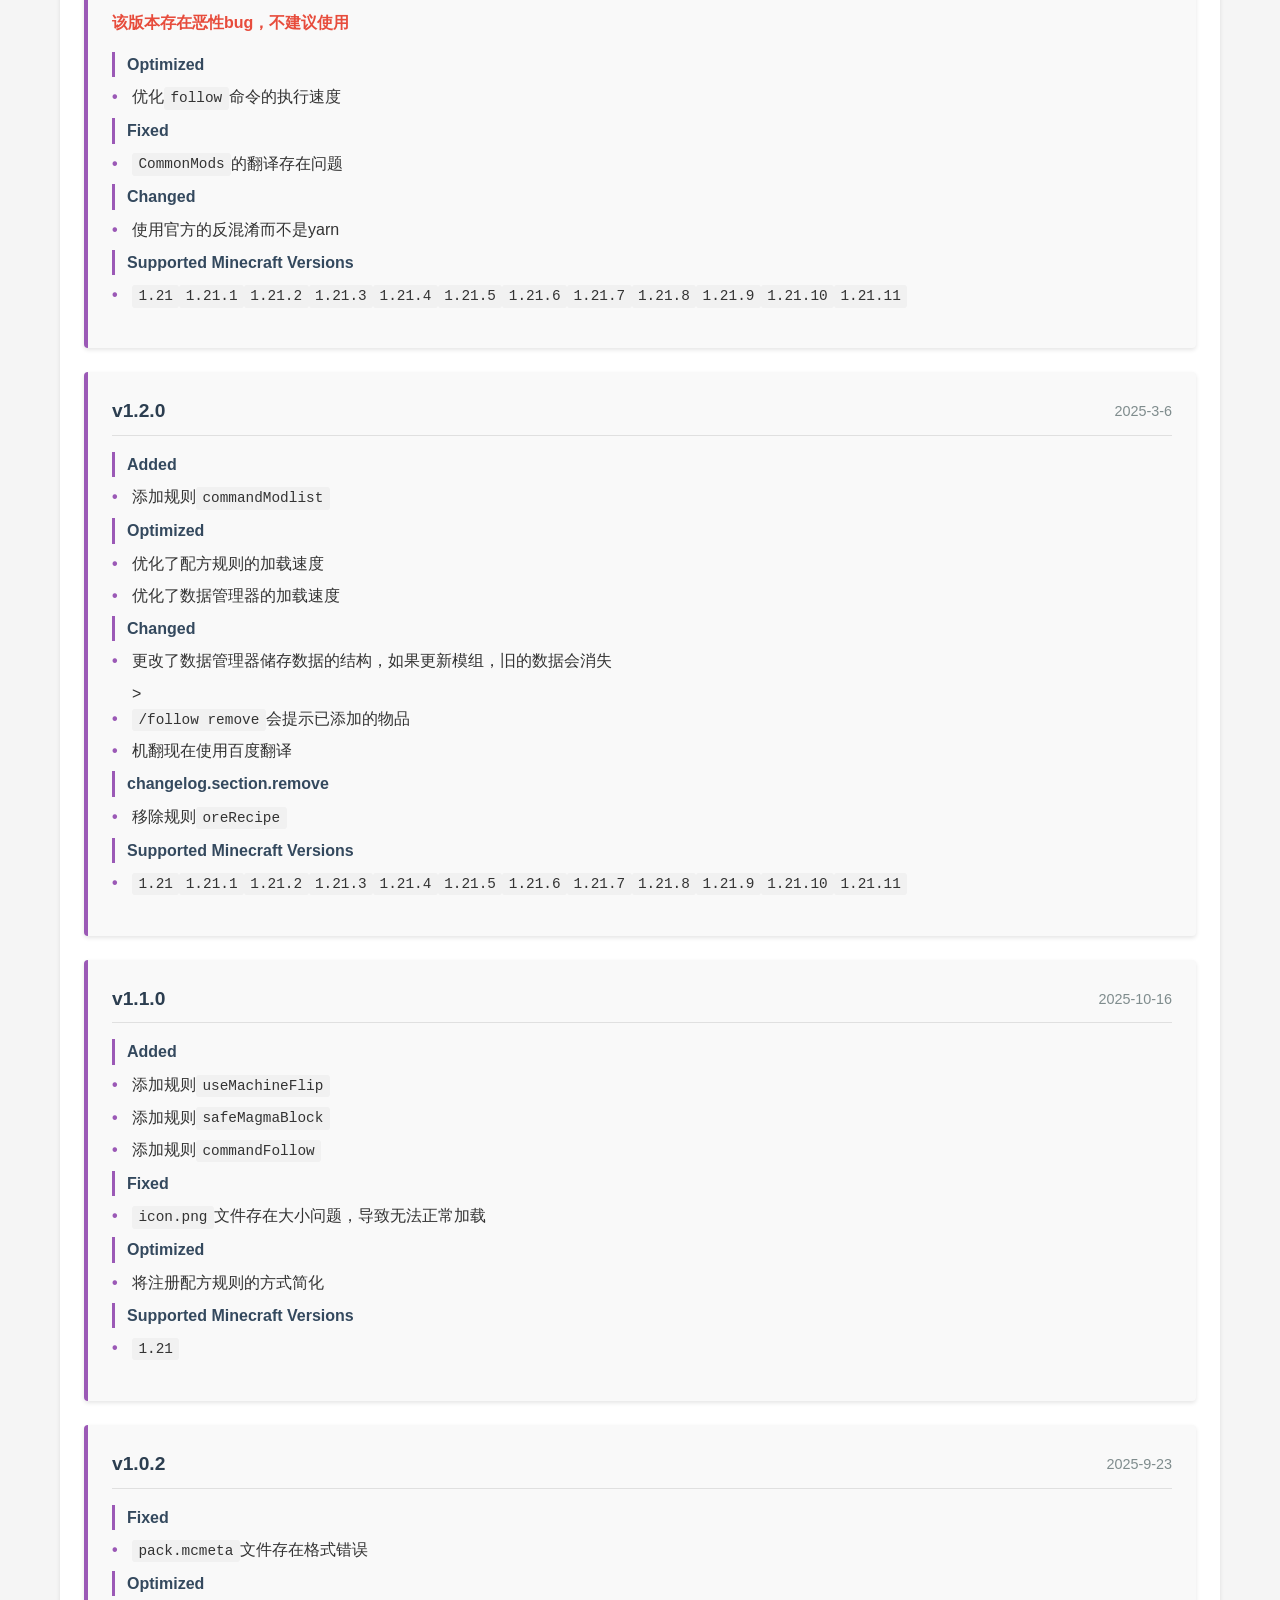
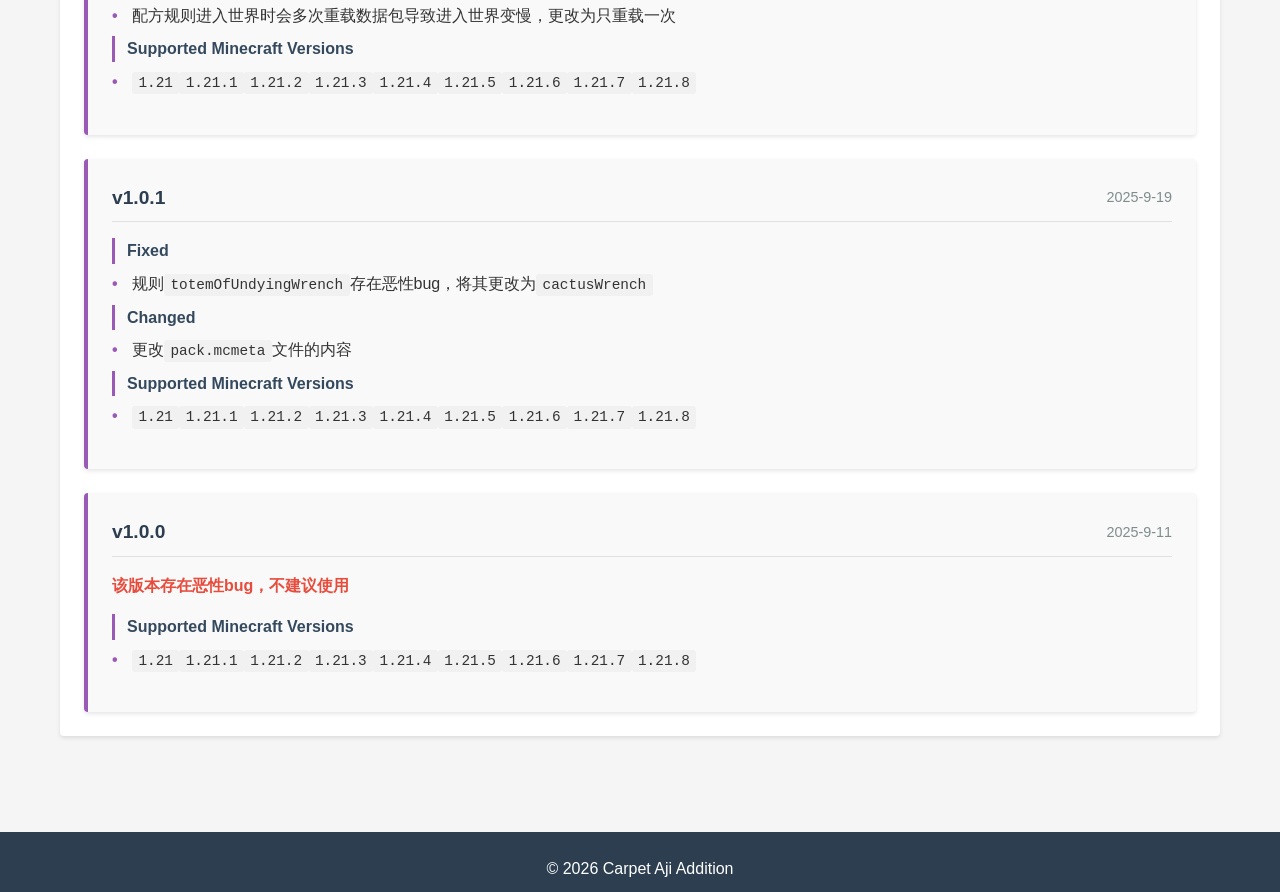
==== commit 02e42732: "26.1.2" ====
--- a/pages/changelog.html
+++ b/pages/changelog.html
@@ -59,7 +59,7 @@
                                 </ul>
                                 <h4 data-lang="changelog.section.support"></h4>
                                 <ul>
-                                    <li><code>1.21</code><code>1.21.1</code><code>1.21.2</code><code>1.21.3</code><code>1.21.4</code><code>1.21.5</code><code>1.21.6</code><code>1.21.7</code><code>1.21.8</code><code>1.21.9</code><code>1.21.10</code><code>1.21.11</code><code>26.1</code><code>26.1.1</code></li>
+                                    <li><code>1.21</code><code>1.21.1</code><code>1.21.2</code><code>1.21.3</code><code>1.21.4</code><code>1.21.5</code><code>1.21.6</code><code>1.21.7</code><code>1.21.8</code><code>1.21.9</code><code>1.21.10</code><code>1.21.11</code><code>26.1</code><code>26.1.1</code><code>26.1.2</code></li>
                                 </ul>
                             </div>
                         </div>
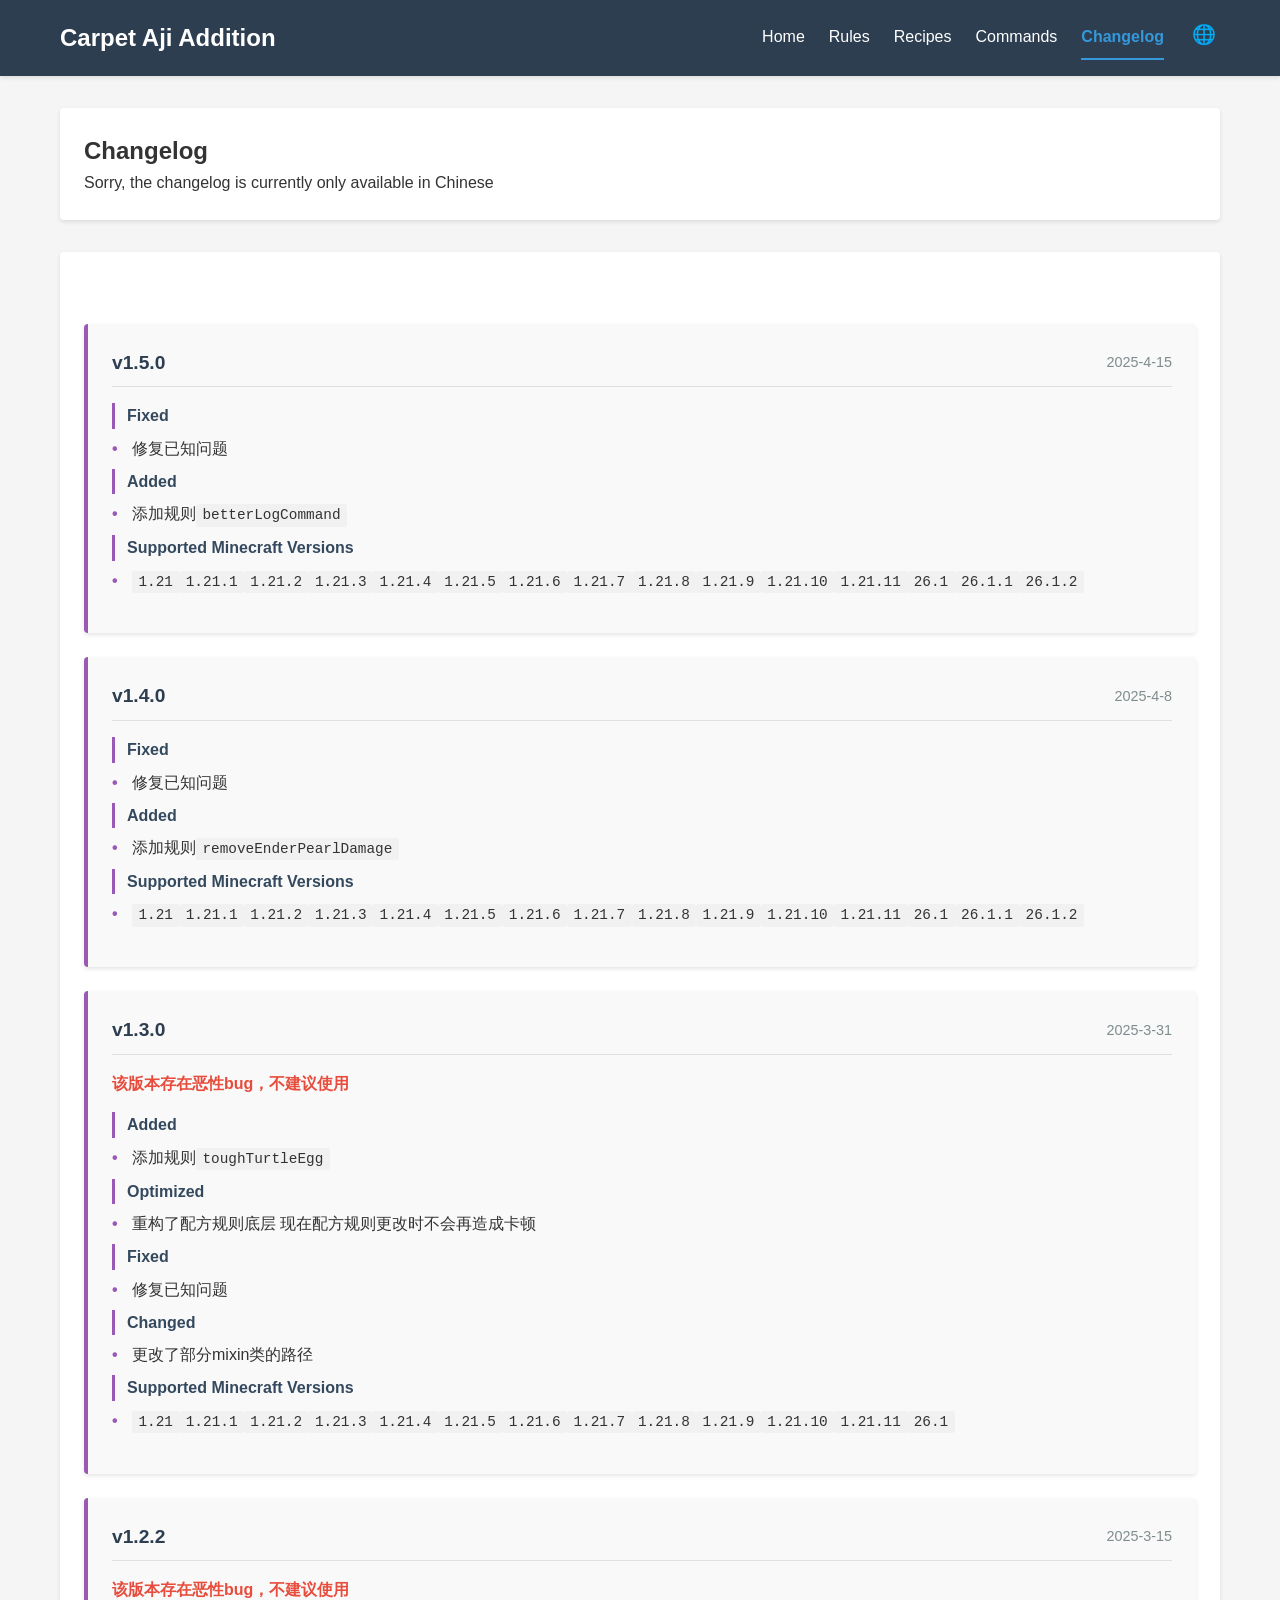
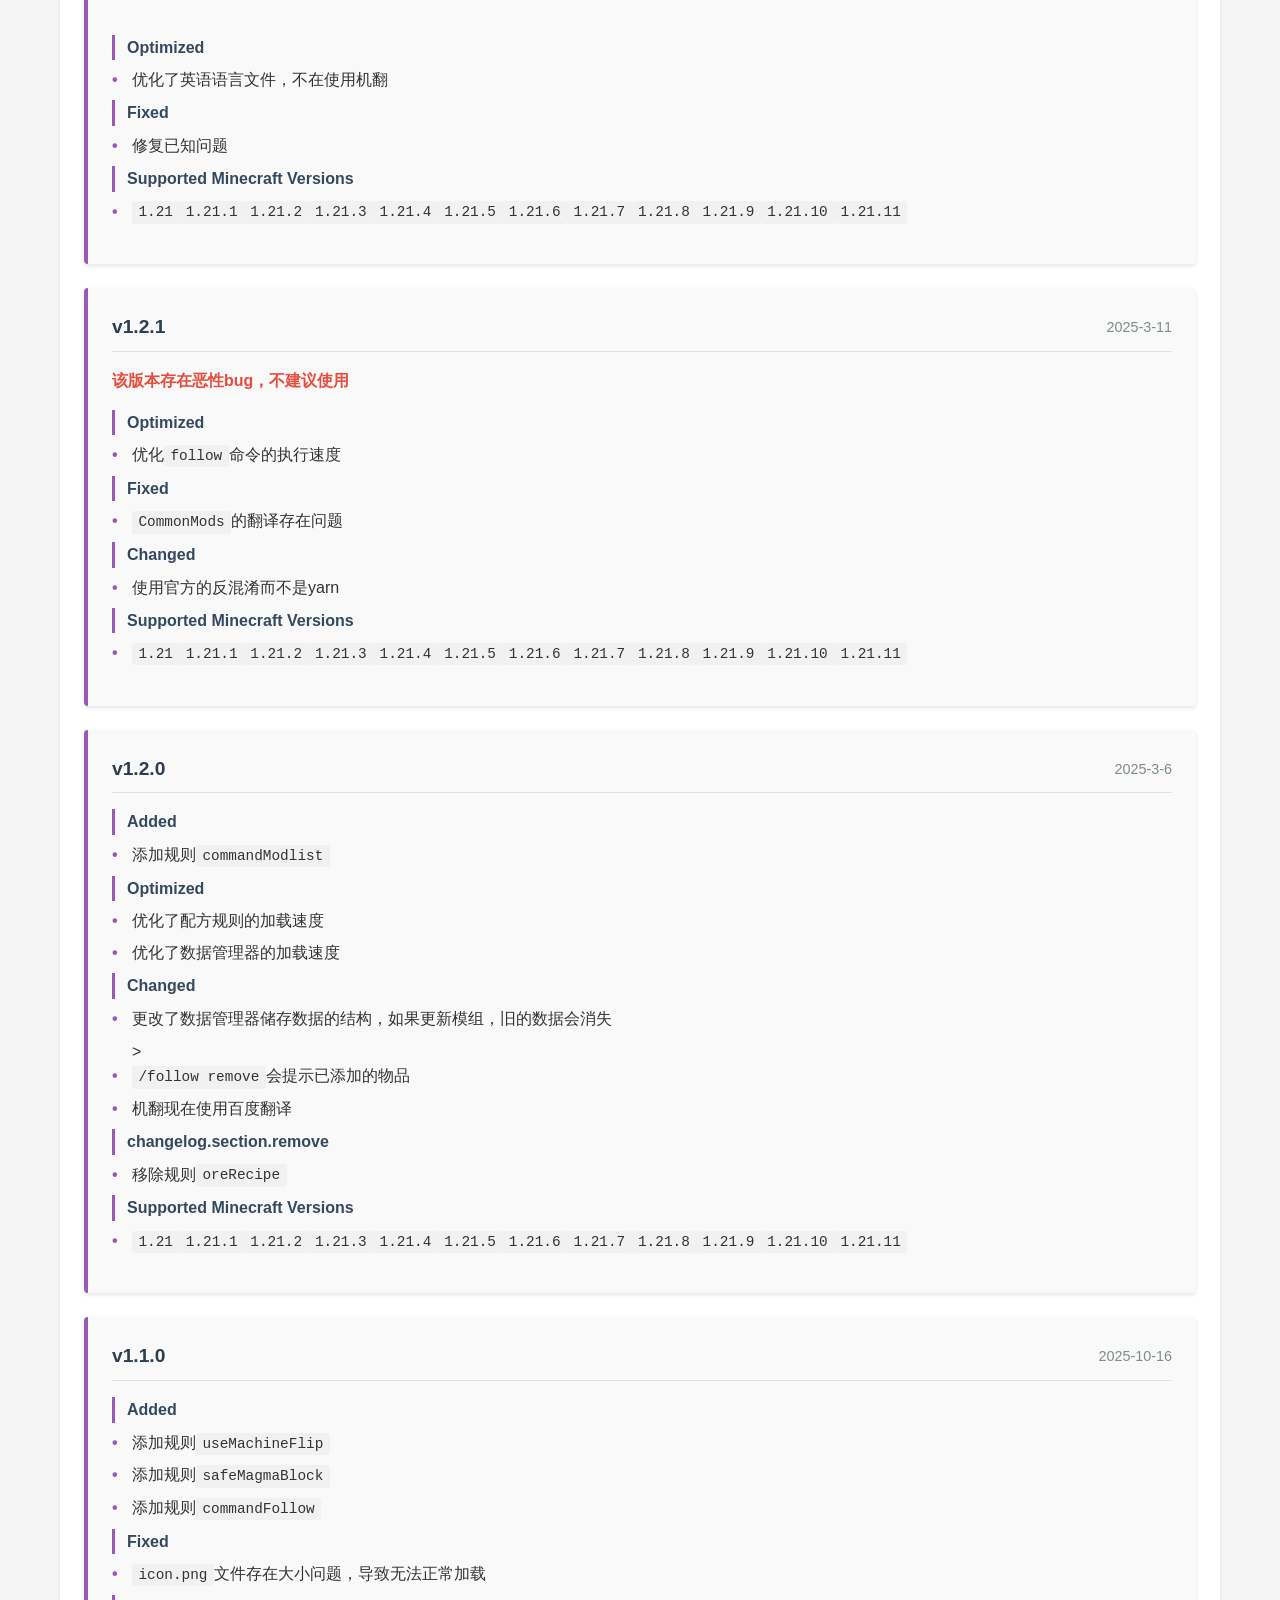
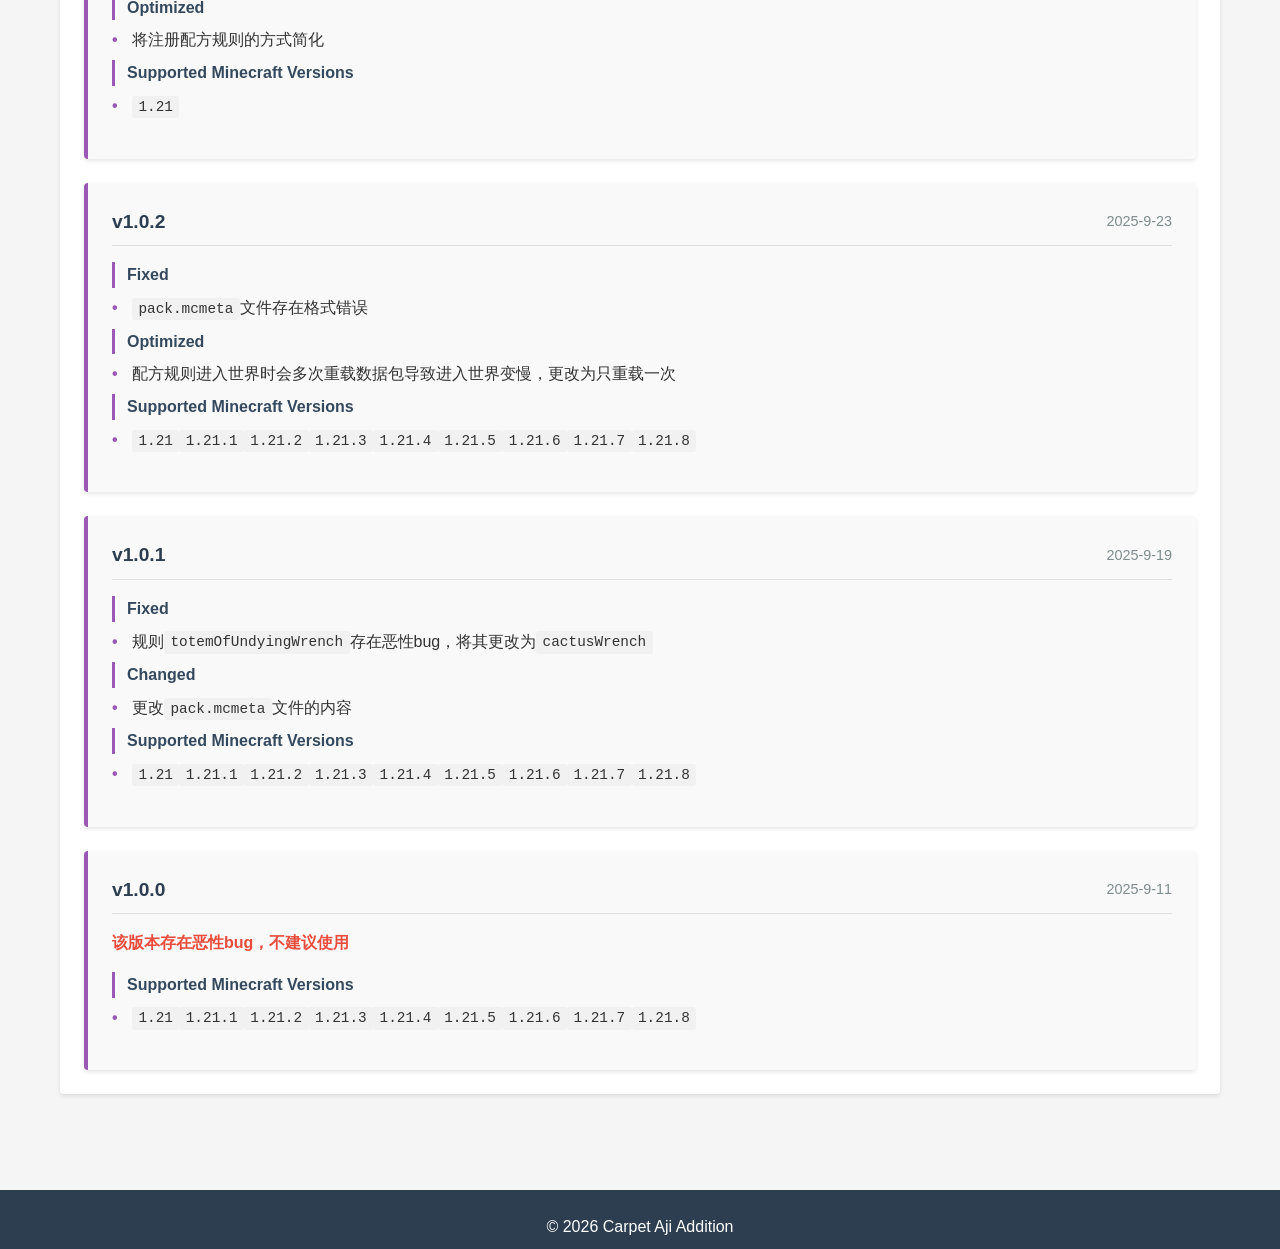
==== commit 932a12e1: "1.5.0" ====
--- a/pages/changelog.html
+++ b/pages/changelog.html
@@ -42,239 +42,263 @@
 
             <section>
                 <div class="changelog-container">
-                    <div class="changelog-card">
-                        <div class="changelog-header">
-                            <h3>v1.4.0</h3>
-                            <span class="changelog-date">2025-4-8</span>
-                        </div>
-                        <div class="changelog-content">
-                            <div class="changelog-section">
-                                <h4 data-lang="changelog.section.fixed"></h4>
-                                <ul>
-                                    <li>修复已知问题</li>
-                                </ul>
-                                <h4 data-lang="changelog.section.added"></h4>
-                                <ul>
-                                    <li>添加规则<code>removeEnderPearlDamage</code></li>
-                                </ul>
-                                <h4 data-lang="changelog.section.support"></h4>
-                                <ul>
-                                    <li><code>1.21</code><code>1.21.1</code><code>1.21.2</code><code>1.21.3</code><code>1.21.4</code><code>1.21.5</code><code>1.21.6</code><code>1.21.7</code><code>1.21.8</code><code>1.21.9</code><code>1.21.10</code><code>1.21.11</code><code>26.1</code><code>26.1.1</code><code>26.1.2</code></li>
-                                </ul>
-                            </div>
-                        </div>
-                    </div>
-
-                    <div class="changelog-card">
-                        <div class="changelog-header">
-                            <h3>v1.3.0</h3>
-                            <span class="changelog-date">2025-3-31</span>
-                        </div>
-                        <div class="changelog-content">
-                            <div class="changelog-section">
+                    <div class="changelog-container">
+                        <div class="changelog-card">
+                            <div class="changelog-header">
+                                <h3>v1.5.0</h3>
+                                <span class="changelog-date">2025-4-15</span>
+                            </div>
+                            <div class="changelog-content">
+                                <div class="changelog-section">
+                                    <h4 data-lang="changelog.section.fixed"></h4>
+                                    <ul>
+                                        <li>修复已知问题</li>
+                                    </ul>
+                                    <h4 data-lang="changelog.section.added"></h4>
+                                    <ul>
+                                        <li>添加规则<code>betterLogCommand</code></li>
+                                    </ul>
+                                    <h4 data-lang="changelog.section.support"></h4>
+                                    <ul>
+                                        <li><code>1.21</code><code>1.21.1</code><code>1.21.2</code><code>1.21.3</code><code>1.21.4</code><code>1.21.5</code><code>1.21.6</code><code>1.21.7</code><code>1.21.8</code><code>1.21.9</code><code>1.21.10</code><code>1.21.11</code><code>26.1</code><code>26.1.1</code><code>26.1.2</code></li>
+                                    </ul>
+                                </div>
+                            </div>
+                        </div>
+
+                        <div class="changelog-card">
+                            <div class="changelog-header">
+                                <h3>v1.4.0</h3>
+                                <span class="changelog-date">2025-4-8</span>
+                            </div>
+                            <div class="changelog-content">
+                                <div class="changelog-section">
+                                    <h4 data-lang="changelog.section.fixed"></h4>
+                                    <ul>
+                                        <li>修复已知问题</li>
+                                    </ul>
+                                    <h4 data-lang="changelog.section.added"></h4>
+                                    <ul>
+                                        <li>添加规则<code>removeEnderPearlDamage</code></li>
+                                    </ul>
+                                    <h4 data-lang="changelog.section.support"></h4>
+                                    <ul>
+                                        <li><code>1.21</code><code>1.21.1</code><code>1.21.2</code><code>1.21.3</code><code>1.21.4</code><code>1.21.5</code><code>1.21.6</code><code>1.21.7</code><code>1.21.8</code><code>1.21.9</code><code>1.21.10</code><code>1.21.11</code><code>26.1</code><code>26.1.1</code><code>26.1.2</code></li>
+                                    </ul>
+                                </div>
+                            </div>
+                        </div>
+
+                        <div class="changelog-card">
+                            <div class="changelog-header">
+                                <h3>v1.3.0</h3>
+                                <span class="changelog-date">2025-3-31</span>
+                            </div>
+                            <div class="changelog-content">
+                                <div class="changelog-section">
+                                    <p class="warning-text">该版本存在恶性bug，不建议使用</p>
+                                    <h4 data-lang="changelog.section.added"></h4>
+                                    <ul>
+                                        <li>添加规则<code>toughTurtleEgg</code></li>
+                                    </ul>
+                                    <h4 data-lang="changelog.section.optimized"></h4>
+                                    <ul>
+                                        <li>重构了配方规则底层 现在配方规则更改时不会再造成卡顿</li>
+                                    </ul>
+                                    <h4 data-lang="changelog.section.fixed"></h4>
+                                    <ul>
+                                        <li>修复已知问题</li>
+                                    </ul>
+                                    <h4 data-lang="changelog.section.changed"></h4>
+                                    <ul>
+                                        <li>更改了部分mixin类的路径</li>
+                                    </ul>
+                                    <h4 data-lang="changelog.section.support"></h4>
+                                    <ul>
+                                        <li><code>1.21</code><code>1.21.1</code><code>1.21.2</code><code>1.21.3</code><code>1.21.4</code><code>1.21.5</code><code>1.21.6</code><code>1.21.7</code><code>1.21.8</code><code>1.21.9</code><code>1.21.10</code><code>1.21.11</code><code>26.1</code></li>
+                                    </ul>
+                                </div>
+                            </div>
+                        </div>
+
+                        <div class="changelog-card">
+                            <div class="changelog-header">
+                                <h3>v1.2.2</h3>
+                                <span class="changelog-date">2025-3-15</span>
+                            </div>
+                            <div class="changelog-content">
                                 <p class="warning-text">该版本存在恶性bug，不建议使用</p>
-                                <h4 data-lang="changelog.section.added"></h4>
-                                <ul>
-                                    <li>添加规则<code>toughTurtleEgg</code></li>
-                                </ul>
-                                <h4 data-lang="changelog.section.optimized"></h4>
-                                <ul>
-                                    <li>重构了配方规则底层 现在配方规则更改时不会再造成卡顿</li>
-                                </ul>
-                                <h4 data-lang="changelog.section.fixed"></h4>
-                                <ul>
-                                    <li>修复已知问题</li>
-                                </ul>
-                                <h4 data-lang="changelog.section.changed"></h4>
-                                <ul>
-                                    <li>更改了部分mixin类的路径</li>
-                                </ul>
-                                <h4 data-lang="changelog.section.support"></h4>
-                                <ul>
-                                    <li><code>1.21</code><code>1.21.1</code><code>1.21.2</code><code>1.21.3</code><code>1.21.4</code><code>1.21.5</code><code>1.21.6</code><code>1.21.7</code><code>1.21.8</code><code>1.21.9</code><code>1.21.10</code><code>1.21.11</code><code>26.1</code></li>
-                                </ul>
-                            </div>
-                        </div>
-                    </div>
-
-                    <div class="changelog-card">
-                        <div class="changelog-header">
-                            <h3>v1.2.2</h3>
-                            <span class="changelog-date">2025-3-15</span>
-                        </div>
-                        <div class="changelog-content">
-                            <p class="warning-text">该版本存在恶性bug，不建议使用</p>
-                            <div class="changelog-section">
-                                <h4 data-lang="changelog.section.optimized"></h4>
-                                <ul>
-                                    <li>优化了英语语言文件，不在使用机翻</li>
-                                </ul>
-                                <h4 data-lang="changelog.section.fixed"></h4>
-                                <ul>
-                                    <li>修复已知问题</li>
-                                </ul>
-                                <h4 data-lang="changelog.section.support"></h4>
-                                <ul>
-                                    <li><code>1.21</code><code>1.21.1</code><code>1.21.2</code><code>1.21.3</code><code>1.21.4</code><code>1.21.5</code><code>1.21.6</code><code>1.21.7</code><code>1.21.8</code><code>1.21.9</code><code>1.21.10</code><code>1.21.11</code></li>
-                                </ul>
-                            </div>
-                        </div>
-                    </div>
-
-                    <div class="changelog-card">
-                        <div class="changelog-header">
-                            <h3>v1.2.1</h3>
-                            <span class="changelog-date">2025-3-11</span>
-                        </div>
-                        <div class="changelog-content">
-                            <div class="changelog-section">
-                                <p class="warning-text">该版本存在恶性bug，不建议使用</p>
-                                <h4 data-lang="changelog.section.optimized"></h4>
-                                <ul>
-                                    <li>优化<code>follow</code>命令的执行速度</li>
-                                </ul>
-                                <h4 data-lang="changelog.section.fixed"></h4>
-                                <ul>
-                                    <li><code>CommonMods</code>的翻译存在问题</li>
-                                </ul>
-                                <h4 data-lang="changelog.section.changed"></h4>
-                                <ul>
-                                    <li>使用官方的反混淆而不是yarn</li>
-                                </ul>
-                                <h4 data-lang="changelog.section.support"></h4>
-                                <ul>
-                                    <li><code>1.21</code><code>1.21.1</code><code>1.21.2</code><code>1.21.3</code><code>1.21.4</code><code>1.21.5</code><code>1.21.6</code><code>1.21.7</code><code>1.21.8</code><code>1.21.9</code><code>1.21.10</code><code>1.21.11</code></li>
-                                </ul>
-                            </div>
-                        </div>
-                    </div>
-
-                    <div class="changelog-card">
-                        <div class="changelog-header">
-                            <h3>v1.2.0</h3>
-                            <span class="changelog-date">2025-3-6</span>
-                        </div>
-                        <div class="changelog-content">
-                            <div class="changelog-section">
-                                <h4 data-lang="changelog.section.added"></h4>
-                                <ul>
-                                    <li>添加规则<code>commandModlist</code></li>
-                                </ul>
-                                <h4 data-lang="changelog.section.optimized"></h4>
-                                <ul>
-                                    <li>优化了配方规则的加载速度</li>
-                                    <li>优化了数据管理器的加载速度</li>
-                                </ul>
-                                <h4 data-lang="changelog.section.changed"></h4>
-                                <ul>
-                                    <li>更改了数据管理器储存数据的结构，如果更新模组，旧的数据会消失</li>>
-                                    <li><code>/follow remove</code>会提示已添加的物品</li>
-                                    <li>机翻现在使用百度翻译</li>
-                                </ul>
-                                <h4 data-lang="changelog.section.remove"></h4>
-                                <ul>
-                                    <li>移除规则<code>oreRecipe</code></li>
-                                </ul>
-                                <h4 data-lang="changelog.section.support"></h4>
-                                <ul>
-                                    <li><code>1.21</code><code>1.21.1</code><code>1.21.2</code><code>1.21.3</code><code>1.21.4</code><code>1.21.5</code><code>1.21.6</code><code>1.21.7</code><code>1.21.8</code><code>1.21.9</code><code>1.21.10</code><code>1.21.11</code></li>
-                                </ul>
-                            </div>
-                        </div>
-                    </div>
-
-                    <div class="changelog-card">
-                        <div class="changelog-header">
-                            <h3>v1.1.0</h3>
-                            <span class="changelog-date">2025-10-16</span>
-                        </div>
-                        <div class="changelog-content">
-                            <div class="changelog-section">
-                                <h4 data-lang="changelog.section.added"></h4>
-                                <ul>
-                                    <li>添加规则<code>useMachineFlip</code></li>
-                                    <li>添加规则<code>safeMagmaBlock</code></li>
-                                    <li>添加规则<code>commandFollow</code></li>
-                               </ul>
-                                <h4 data-lang="changelog.section.fixed"></h4>
-                                <ul>
-                                    <li><code>icon.png</code>文件存在大小问题，导致无法正常加载</li>
-                                </ul>
-                                <h4 data-lang="changelog.section.optimized"></h4>
-                                <ul>
-                                    <li>将注册配方规则的方式简化</li>
-                                </ul>
-                                <h4 data-lang="changelog.section.support"></h4>
-                                <ul>
-                                    <li><code>1.21</code></li>
-                                </ul>
-                            </div>
-                        </div>
-                    </div>
-
-                    <div class="changelog-card">
-                        <div class="changelog-header">
-                            <h3>v1.0.2</h3>
-                            <span class="changelog-date">2025-9-23</span>
-                        </div>
-                        <div class="changelog-content">
-                            <div class="changelog-section">
-                                <h4 data-lang="changelog.section.fixed"></h4>
-                                <ul>
-                                    <li><code>pack.mcmeta</code>文件存在格式错误</li>
-                                </ul>
-                                <h4 data-lang="changelog.section.optimized"></h4>
-                                <ul>
-                                    <li>配方规则进入世界时会多次重载数据包导致进入世界变慢，更改为只重载一次</li>
-                                </ul>
-                                <h4 data-lang="changelog.section.support"></h4>
-                                <ul>
-                                    <li><code>1.21</code><code>1.21.1</code><code>1.21.2</code><code>1.21.3</code><code>1.21.4</code><code>1.21.5</code><code>1.21.6</code><code>1.21.7</code><code>1.21.8</code></li>
-                                </ul>
-                            </div>
-                        </div>
-                    </div>
-
-                    <div class="changelog-card">
-                        <div class="changelog-header">
-                            <h3>v1.0.1</h3>
-                            <span class="changelog-date">2025-9-19</span>
-                        </div>
-                        <div class="changelog-content">
-                            <div class="changelog-section">
-                                <h4 data-lang="changelog.section.fixed"></h4>
-                                <ul>
-                                    <li>规则<code>totemOfUndyingWrench</code>存在恶性bug，将其更改为<code>cactusWrench</code></li>
-                                </ul>
-                                <h4 data-lang="changelog.section.changed"></h4>
-                                <ul>
-                                    <li>更改<code>pack.mcmeta</code>文件的内容</li>
-                                </ul>
-                                <h4 data-lang="changelog.section.support"></h4>
-                                <ul>
-                                    <li><code>1.21</code><code>1.21.1</code><code>1.21.2</code><code>1.21.3</code><code>1.21.4</code><code>1.21.5</code><code>1.21.6</code><code>1.21.7</code><code>1.21.8</code></li>
-                                </ul>
-                            </div>
-                        </div>
-                    </div>
-
-                    <div class="changelog-card">
-                        <div class="changelog-header">
-                            <h3>v1.0.0</h3>
-                            <span class="changelog-date">2025-9-11</span>
-                        </div>
-                        <div class="changelog-content">
-                            <div class="changelog-section">
-                                <p class="warning-text">该版本存在恶性bug，不建议使用</p>
-                                <h4 data-lang="changelog.section.support"></h4>
-                                <ul>
-                                    <li><code>1.21</code><code>1.21.1</code><code>1.21.2</code><code>1.21.3</code><code>1.21.4</code><code>1.21.5</code><code>1.21.6</code><code>1.21.7</code><code>1.21.8</code></li>
-                                </ul>
+                                <div class="changelog-section">
+                                    <h4 data-lang="changelog.section.optimized"></h4>
+                                    <ul>
+                                        <li>优化了英语语言文件，不在使用机翻</li>
+                                    </ul>
+                                    <h4 data-lang="changelog.section.fixed"></h4>
+                                    <ul>
+                                        <li>修复已知问题</li>
+                                    </ul>
+                                    <h4 data-lang="changelog.section.support"></h4>
+                                    <ul>
+                                        <li><code>1.21</code><code>1.21.1</code><code>1.21.2</code><code>1.21.3</code><code>1.21.4</code><code>1.21.5</code><code>1.21.6</code><code>1.21.7</code><code>1.21.8</code><code>1.21.9</code><code>1.21.10</code><code>1.21.11</code></li>
+                                    </ul>
+                                </div>
+                            </div>
+                        </div>
+
+                        <div class="changelog-card">
+                            <div class="changelog-header">
+                                <h3>v1.2.1</h3>
+                                <span class="changelog-date">2025-3-11</span>
+                            </div>
+                            <div class="changelog-content">
+                                <div class="changelog-section">
+                                    <p class="warning-text">该版本存在恶性bug，不建议使用</p>
+                                    <h4 data-lang="changelog.section.optimized"></h4>
+                                    <ul>
+                                        <li>优化<code>follow</code>命令的执行速度</li>
+                                    </ul>
+                                    <h4 data-lang="changelog.section.fixed"></h4>
+                                    <ul>
+                                        <li><code>CommonMods</code>的翻译存在问题</li>
+                                    </ul>
+                                    <h4 data-lang="changelog.section.changed"></h4>
+                                    <ul>
+                                        <li>使用官方的反混淆而不是yarn</li>
+                                    </ul>
+                                    <h4 data-lang="changelog.section.support"></h4>
+                                    <ul>
+                                        <li><code>1.21</code><code>1.21.1</code><code>1.21.2</code><code>1.21.3</code><code>1.21.4</code><code>1.21.5</code><code>1.21.6</code><code>1.21.7</code><code>1.21.8</code><code>1.21.9</code><code>1.21.10</code><code>1.21.11</code></li>
+                                    </ul>
+                                </div>
+                            </div>
+                        </div>
+
+                        <div class="changelog-card">
+                            <div class="changelog-header">
+                                <h3>v1.2.0</h3>
+                                <span class="changelog-date">2025-3-6</span>
+                            </div>
+                            <div class="changelog-content">
+                                <div class="changelog-section">
+                                    <h4 data-lang="changelog.section.added"></h4>
+                                    <ul>
+                                        <li>添加规则<code>commandModlist</code></li>
+                                    </ul>
+                                    <h4 data-lang="changelog.section.optimized"></h4>
+                                    <ul>
+                                        <li>优化了配方规则的加载速度</li>
+                                        <li>优化了数据管理器的加载速度</li>
+                                    </ul>
+                                    <h4 data-lang="changelog.section.changed"></h4>
+                                    <ul>
+                                        <li>更改了数据管理器储存数据的结构，如果更新模组，旧的数据会消失</li>>
+                                        <li><code>/follow remove</code>会提示已添加的物品</li>
+                                        <li>机翻现在使用百度翻译</li>
+                                    </ul>
+                                    <h4 data-lang="changelog.section.remove"></h4>
+                                    <ul>
+                                        <li>移除规则<code>oreRecipe</code></li>
+                                    </ul>
+                                    <h4 data-lang="changelog.section.support"></h4>
+                                    <ul>
+                                        <li><code>1.21</code><code>1.21.1</code><code>1.21.2</code><code>1.21.3</code><code>1.21.4</code><code>1.21.5</code><code>1.21.6</code><code>1.21.7</code><code>1.21.8</code><code>1.21.9</code><code>1.21.10</code><code>1.21.11</code></li>
+                                    </ul>
+                                </div>
+                            </div>
+                        </div>
+
+                        <div class="changelog-card">
+                            <div class="changelog-header">
+                                <h3>v1.1.0</h3>
+                                <span class="changelog-date">2025-10-16</span>
+                            </div>
+                            <div class="changelog-content">
+                                <div class="changelog-section">
+                                    <h4 data-lang="changelog.section.added"></h4>
+                                    <ul>
+                                        <li>添加规则<code>useMachineFlip</code></li>
+                                        <li>添加规则<code>safeMagmaBlock</code></li>
+                                        <li>添加规则<code>commandFollow</code></li>
+                                    </ul>
+                                    <h4 data-lang="changelog.section.fixed"></h4>
+                                    <ul>
+                                        <li><code>icon.png</code>文件存在大小问题，导致无法正常加载</li>
+                                    </ul>
+                                    <h4 data-lang="changelog.section.optimized"></h4>
+                                    <ul>
+                                        <li>将注册配方规则的方式简化</li>
+                                    </ul>
+                                    <h4 data-lang="changelog.section.support"></h4>
+                                    <ul>
+                                        <li><code>1.21</code></li>
+                                    </ul>
+                                </div>
+                            </div>
+                        </div>
+
+                        <div class="changelog-card">
+                            <div class="changelog-header">
+                                <h3>v1.0.2</h3>
+                                <span class="changelog-date">2025-9-23</span>
+                            </div>
+                            <div class="changelog-content">
+                                <div class="changelog-section">
+                                    <h4 data-lang="changelog.section.fixed"></h4>
+                                    <ul>
+                                        <li><code>pack.mcmeta</code>文件存在格式错误</li>
+                                    </ul>
+                                    <h4 data-lang="changelog.section.optimized"></h4>
+                                    <ul>
+                                        <li>配方规则进入世界时会多次重载数据包导致进入世界变慢，更改为只重载一次</li>
+                                    </ul>
+                                    <h4 data-lang="changelog.section.support"></h4>
+                                    <ul>
+                                        <li><code>1.21</code><code>1.21.1</code><code>1.21.2</code><code>1.21.3</code><code>1.21.4</code><code>1.21.5</code><code>1.21.6</code><code>1.21.7</code><code>1.21.8</code></li>
+                                    </ul>
+                                </div>
+                            </div>
+                        </div>
+
+                        <div class="changelog-card">
+                            <div class="changelog-header">
+                                <h3>v1.0.1</h3>
+                                <span class="changelog-date">2025-9-19</span>
+                            </div>
+                            <div class="changelog-content">
+                                <div class="changelog-section">
+                                    <h4 data-lang="changelog.section.fixed"></h4>
+                                    <ul>
+                                        <li>规则<code>totemOfUndyingWrench</code>存在恶性bug，将其更改为<code>cactusWrench</code></li>
+                                    </ul>
+                                    <h4 data-lang="changelog.section.changed"></h4>
+                                    <ul>
+                                        <li>更改<code>pack.mcmeta</code>文件的内容</li>
+                                    </ul>
+                                    <h4 data-lang="changelog.section.support"></h4>
+                                    <ul>
+                                        <li><code>1.21</code><code>1.21.1</code><code>1.21.2</code><code>1.21.3</code><code>1.21.4</code><code>1.21.5</code><code>1.21.6</code><code>1.21.7</code><code>1.21.8</code></li>
+                                    </ul>
+                                </div>
+                            </div>
+                        </div>
+
+                        <div class="changelog-card">
+                            <div class="changelog-header">
+                                <h3>v1.0.0</h3>
+                                <span class="changelog-date">2025-9-11</span>
+                            </div>
+                            <div class="changelog-content">
+                                <div class="changelog-section">
+                                    <p class="warning-text">该版本存在恶性bug，不建议使用</p>
+                                    <h4 data-lang="changelog.section.support"></h4>
+                                    <ul>
+                                        <li><code>1.21</code><code>1.21.1</code><code>1.21.2</code><code>1.21.3</code><code>1.21.4</code><code>1.21.5</code><code>1.21.6</code><code>1.21.7</code><code>1.21.8</code></li>
+                                    </ul>
+                                </div>
                             </div>
                         </div>
                     </div>
                 </div>
-
             </section>
         </div>
     </main>
